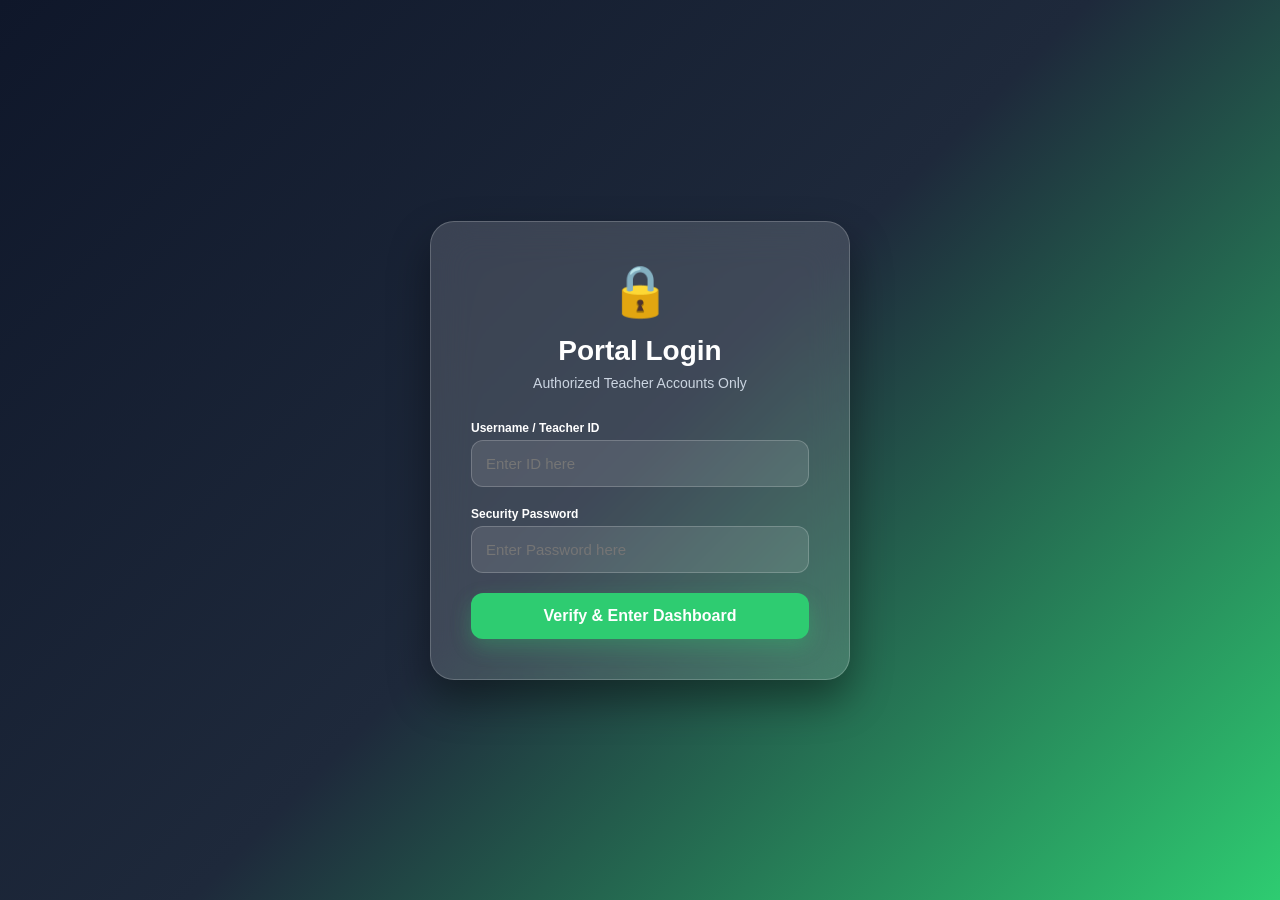
==== index.html @ 68b698fa "Update index.html" ====
<!DOCTYPE html>
<html lang="en">
<head>
    <meta charset="UTF-8">
    <meta name="viewport" content="width=device-width, initial-scale=1.0">
    <title>Enterprise Attendance Portal</title>
    <style>
        :root {
            --primary: #2ecc71;
            --primary-dark: #27ae60;
            --dark-bg: #0f172a;
            --card-bg: #ffffff;
            --text-main: #1e293b;
            --text-muted: #64748b;
            --danger: #ef4444;
        }

        * {
            box-sizing: border-box;
            margin: 0;
            padding: 0;
            font-family: Arial, sans-serif;
        }

        body {
            background: #f1f5f9;
            color: var(--text-main);
            min-height: 100vh;
            display: flex;
            flex-direction: column;
        }

        /* PREMIUM GLASSMORPHIC LOGIN LAYER */
        #loginPage {
            position: fixed;
            top: 0;
            left: 0;
            width: 100%;
            height: 100%;
            background: linear-gradient(135deg, #0f172a 0%, #1e293b 50%, #2ecc71 100%);
            display: flex;
            justify-content: center;
            align-items: center;
            z-index: 9999;
        }

        .login-card {
            background: rgba(255, 255, 255, 0.15);
            backdrop-filter: blur(20px);
            -webkit-backdrop-filter: blur(20px);
            border: 1px solid rgba(255, 255, 255, 0.2);
            padding: 40px;
            border-radius: 24px;
            width: 100%;
            max-width: 420px;
            box-shadow: 0 20px 40px rgba(0, 0, 0, 0.4);
            text-align: center;
        }

        .login-logo {
            color: var(--primary);
            font-size: 50px;
            margin-bottom: 15px;
        }

        .login-card h2 {
            color: #ffffff;
            font-size: 28px;
            margin-bottom: 8px;
            font-weight: 700;
        }

        .login-card p {
            color: #cbd5e1;
            font-size: 14px;
            margin-bottom: 30px;
        }

        .input-group {
            margin-bottom: 20px;
            text-align: left;
        }

        .input-group label {
            display: block;
            color: #fff;
            font-size: 12px;
            margin-bottom: 5px;
            font-weight: 600;
        }

        .input-group input {
            width: 100%;
            padding: 14px;
            background: rgba(255, 255, 255, 0.1);
            border: 1px solid rgba(255, 255, 255, 0.2);
            border-radius: 12px;
            color: #fff;
            font-size: 15px;
            outline: none;
        }

        .btn-login {
            width: 100%;
            padding: 14px;
            background: var(--primary);
            border: none;
            border-radius: 12px;
            color: white;
            font-size: 16px;
            font-weight: 600;
            cursor: pointer;
            box-shadow: 0 8px 20px rgba(46, 204, 113, 0.3);
        }

        .btn-login:hover {
            background: var(--primary-dark);
        }

        .login-error {
            color: #f87171;
            font-size: 14px;
            margin-top: 15px;
            display: none;
            font-weight: 600;
            background: rgba(239, 68, 68, 0.2);
            padding: 8px;
            border-radius: 6px;
        }

        /* SYSTEM CORE DASHBOARD WORKSPACE */
        #appDashboard {
            display: none;
        }

        .main-header {
            background: var(--dark-bg);
            color: white;
            padding: 15px 40px;
            display: flex;
            justify-content: space-between;
            align-items: center;
        }

        .header-brand {
            font-size: 20px;
            font-weight: bold;
        }

        .btn-logout {
            background: var(--danger);
            color: white;
            border: none;
            padding: 8px 12px;
            border-radius: 8px;
            cursor: pointer;
        }

        .main-container {
            max-width: 1300px;
            width: 100%;
            margin: 30px auto;
            padding: 0 20px;
        }

        .panel-grid {
            display: grid;
            grid-template-columns: 1fr 1.5fr;
            gap: 25px;
            margin-bottom: 25px;
        }

        .dashboard-card {
            background: var(--card-bg);
            border-radius: 16px;
            padding: 24px;
            border: 1px solid #e2e8f0;
        }

        .dashboard-card h3 {
            font-size: 16px;
            margin-bottom: 20px;
        }

        .form-control {
            margin-bottom: 16px;
        }

        .form-control label {
            display: block;
            font-size: 13px;
            font-weight: 600;
            color: var(--text-muted);
            margin-bottom: 6px;
        }

        .form-control select, .form-control textarea, .form-control input {
            width: 100%;
            padding: 12px;
            border: 1px solid #cbd5e1;
            border-radius: 8px;
            font-size: 14px;
            background: #f8fafc;
        }

        .action-cluster {
            display: flex;
            gap: 10px;
        }

        .action-btn {
            flex: 1;
            background: var(--primary);
            color: white;
            border: none;
            padding: 12px;
            border-radius: 8px;
            cursor: pointer;
            font-weight: 600;
            text-align: center;
        }

        .action-btn.secondary { background: #64748b; }
        .action-btn.accent { background: #0284c7; }

        .live-counter-strip {
            background: var(--dark-bg);
            color: white;
            border-radius: 12px;
            padding: 16px 24px;
            display: flex;
            justify-content: space-between;
            align-items: center;
            margin-bottom: 25px;
        }

        .strip-right { display: flex; gap: 25px; font-weight: 600; }
        .badge { padding: 4px 10px; border-radius: 20px; font-size: 14px; }
        .badge.total { background: rgba(255,255,255,0.15); }
        .badge.present { background: rgba(46, 204, 113, 0.2); color: #2ecc71; }
        .badge.absent { background: rgba(239, 68, 68, 0.2); color: #f87171; }

        .workspace-card {
            background: white;
            border-radius: 16px;
            padding: 24px;
            border: 1px solid #e2e8f0;
        }

        .workspace-header {
            display: flex;
            justify-content: space-between;
            align-items: center;
            margin-bottom: 20px;
        }

        .student-table { width: 100%; border-collapse: collapse; }
        .student-table th { text-align: left; padding: 12px 16px; background: #f8fafc; color: var(--text-muted); border-bottom: 1px solid #e2e8f0;}
        .student-table td { padding: 14px 16px; border-bottom: 1px solid #f1f5f9;}

        .btn-row {
            border: none; padding: 6px 12px; border-radius: 6px; font-size: 12px; font-weight: 600; cursor: pointer; margin-right: 4px;
        }
        .btn-row.p-btn { background: #e8f5e9; color: #2e7d32; }
        .btn-row.p-btn.active { background: var(--primary); color: white; }
        .btn-row.a-btn { background: #ffebee; color: #c62828; }
        .btn-row.a-btn.active { background: var(--danger); color: white; }
        .btn-row.d-btn { background: #f1f5f9; color: #64748b; }

        .status-pill { padding: 4px 8px; border-radius: 6px; font-size: 12px; font-weight: bold; }
        .pill-none { background: #e2e8f0; color: #475569; }
        .pill-present { background: #dcfce7; color: #15803d; }
        .pill-absent { background: #fee2e2; color: #b91c1c; }
    </style>
</head>
<body>

    <div id="loginPage">
        <div class="login-card">
            <div class="login-logo">🔒</div>
            <h2>Portal Login</h2>
            <p>Authorized Teacher Accounts Only</p>
            
            <div class="input-group">
                <label>Username / Teacher ID</label>
                <input type="text" id="usernameInput" placeholder="Enter ID here" autocomplete="off">
            </div>

            <div class="input-group">
                <label>Security Password</label>
                <input type="password" id="passwordInput" placeholder="Enter Password here">
            </div>

            <button type="button" class="btn-login" id="mainSubmitTriggerBtn" onclick="validateCredentialsAndOpen(event)">Verify & Enter Dashboard</button>
            <div class="login-error" id="loginErrorMsg"></div>
        </div>
    </div>

    <div id="appDashboard">
        <header class="main-header">
            <div class="header-brand">
                <span style="color:var(--primary)">Attendance Matrix</span> Pro
            </div>
            <div class="user-profile">
                <span id="displayTeacherName" style="font-weight: bold;">Prof. PRADIP</span>
                <button type="button" class="btn-logout" onclick="performLogout()">Logout</button>
            </div>
        </header>

        <main class="main-container">
            <div class="panel-grid">
                <div class="dashboard-card">
                    <h3>⚙️ 1. Configurations</h3>
                    <div class="form-control">
                        <label>Select Room / Assigned Batch</label>
                        <select id="classroomSelection">
                            <option value="BCA IV Semester">BCA IV Semester</option>
                            <option value="BCA II Semester">BCA II Semester</option>
                            <option value="BCA VI Semester">BCA VI Semester</option>
                        </select>
                    </div>
                    <div class="action-cluster">
                        <button type="button" class="action-btn secondary" onclick="createNewAttendanceSession()">Reset Session</button>
                    </div>
                </div>

                <div class="dashboard-card">
                    <h3>📥 2. Data Upload Center</h3>
                    <div class="form-control">
                        <label>Paste Student Names (Comma Separated)</label>
                        <textarea id="bulkDataInput" placeholder="Pradip, Rahul, Amit..."></textarea>
                    </div>
                    <div class="action-cluster">
                        <button type="button" class="action-btn" onclick="processBulkNamesImport()">Load Students</button>
                        <button type="button" class="action-btn accent" onclick="generateAndShareReport()">Share Report</button>
                    </div>
                </div>
            </div>

            <div class="live-counter-strip">
                <div>Active Batch: <span id="stripActiveBatchText" style="color:var(--primary); font-weight:bold;">BCA IV Semester</span></div>
                <div class="strip-right">
                    <div>Total: <span class="badge total" id="lblTotalCount">0</span></div>
                    <div>Present: <span class="badge present" id="lblPresentCount">0</span></div>
                    <div>Absent: <span class="badge absent" id="lblAbsentCount">0</span></div>
                </div>
            </div>

            <div class="workspace-card">
                <div class="workspace-header">
                    <h2>Live Register</h2>
                    <div style="display: flex; gap: 8px;">
                        <input type="text" id="singleStudentInput" placeholder="Quick name..." style="width:200px; padding:8px;">
                        <button type="button" class="action-btn" style="padding:0 15px;" onclick="injectSingleStudentRow()">Add</button>
                    </div>
                </div>
                <table class="student-table">
                    <thead>
                        <tr>
                            <th>Student Name</th>
                            <th>Status State</th>
                            <th style="text-align: right;">Actions</th>
                        </tr>
                    </thead>
                    <tbody id="masterTableBody"></tbody>
                </table>
            </div>
        </main>
    </div>

    <script>
        var globalStudentsList = [];

        // Core Handler with explicit reload blocks
        function validateCredentialsAndOpen(event) {
            if(event) {
                event.preventDefault(); // Stop page from hard resetting
                event.stopPropagation();
            }

            var usernameField = document.getElementById("usernameInput");
            var passwordField = document.getElementById("passwordInput");
            var errorDisplay = document.getElementById("loginErrorMsg");

            if(!usernameField || !passwordField) return false;

            var userVal = usernameField.value.trim().toLowerCase();
            var passVal = passwordField.value.trim();

            if (userVal === "pradip" && passVal === "pradip@2026") {
                errorDisplay.style.display = "none";
                document.getElementById("loginPage").style.display = "none";
                document.getElementById("appDashboard").style.display = "block";
                document.getElementById("displayTeacherName").innerText = "Prof. PRADIP";
                syncGlobalUIState();
            } else {
                errorDisplay.style.display = "block";
                errorDisplay.innerText = "❌ Username ya Password galat hai bhai!";
            }
            return false;
        }

        // Window level override to capture and block standard form submittals
        window.addEventListener("submit", function(e) {
            e.preventDefault();
        });

        // Enter Key Router Setup
        window.addEventListener("keydown", function(e) {
            if (e.key === "Enter") {
                e.preventDefault();
                validateCredentialsAndOpen(e);
            }
        });

        function performLogout() {
            document.getElementById("usernameInput").value = "";
            document.getElementById("passwordInput").value = "";
            document.getElementById("appDashboard").style.display = "none";
            document.getElementById("loginPage").style.display = "flex";
            if(document.getElementById("loginErrorMsg")) {
                document.getElementById("loginErrorMsg").style.display = "none";
            }
        }

        function syncGlobalUIState() {
            document.getElementById("stripActiveBatchText").innerText = document.getElementById("classroomSelection").value;
            document.getElementById("lblTotalCount").innerText = globalStudentsList.length;
            document.getElementById("lblPresentCount").innerText = globalStudentsList.filter(function(s){return s.status==='Present'}).length;
            document.getElementById("lblAbsentCount").innerText = globalStudentsList.filter(function(s){return s.status==='Absent'}).length;
            renderStudentsTableRows();
        }

        function renderStudentsTableRows() {
            var tbody = document.getElementById("masterTableBody");
            tbody.innerHTML = "";
            if (globalStudentsList.length === 0) {
                tbody.innerHTML = '<tr><td colspan="3" style="text-align:center; color:#94a3b8; padding:20px; font-style:italic;">No active student logs loaded. Paste bulk data above.</td></tr>';
                return;
            }
            globalStudentsList.forEach(function(student) {
                var tr = document.createElement("tr");
                var pActive = student.status === 'Present' ? 'active' : '';
                var aActive = student.status === 'Absent' ? 'active' : '';
                var pill = 'pill-none';
                if(student.status==='Present') pill='pill-present';
                if(student.status==='Absent') pill='pill-absent';

                tr.innerHTML = '<td><strong>'+student.name+'</strong></td>' +
                    '<td><span class="status-pill '+pill+'">'+student.status+'</span></td>' +
                    '<td style="text-align: right;">' +
                        '<button type="button" class="btn-row p-btn '+pActive+'" onclick="mutateStudentStatus('+student.id+',\'Present\')">Present</button>' +
                        '<button type="button" class="btn-row a-btn '+aActive+'" onclick="mutateStudentStatus('+student.id+',\'Absent\')">Absent</button>' +
                        '<button type="button" class="btn-row d-btn" onclick="purgeStudentRowEntity('+student.id+')">Delete</button>' +
                    '</td>';
                tbody.appendChild(tr);
            });
        }

        function processBulkNamesImport() {
            var val = document.getElementById("bulkDataInput").value.trim();
            if(!val) return;
            val.split(",").forEach(function(name) {
                if(name.trim()) globalStudentsList.push({ id: Date.now() + Math.random(), name: name.trim(), status: "None" });
            });
            document.getElementById("bulkDataInput").value = "";
            syncGlobalUIState();
        }

        function injectSingleStudentRow() {
            var input = document.getElementById("singleStudentInput");
            if(!input.value.trim()) return;
            globalStudentsList.push({ id: Date.now(), name: input.value.trim(), status: "None" });
            input.value = "";
            syncGlobalUIState();
        }

        function mutateStudentStatus(id, state) {
            var target = globalStudentsList.find(function(s){return s.id === id});
            if(target) { target.status = state; syncGlobalUIState(); }
        }

        function purgeStudentRowEntity(id) {
            globalStudentsList = globalStudentsList.filter(function(s){return s.id !== id});
            syncGlobalUIState();
        }

        function createNewAttendanceSession() {
            if(confirm("Clear current attendance list?")) { globalStudentsList = []; syncGlobalUIState(); }
        }

        function generateAndShareReport() {
            if(globalStudentsList.length === 0) return;
            var reportText = "📊 ATTENDANCE REPORT\nBatch: " + document.getElementById("classroomSelection").value + "\n\n";
            globalStudentsList.forEach(function(s, idx) {
                var icon = s.status === 'Present' ? '✅' : (s.status === 'Absent' ? '❌' : '➖');
                reportText += (idx + 1) + ". " + s.name + " -> " + icon + " " + s.status + "\n";
            });
            navigator.clipboard.writeText(reportText).then(function() { alert("Report Copied to Clipboard!"); });
        }

        document.getElementById("classroomSelection").addEventListener("change", syncGlobalUIState);
    </script>
</body>
</html>
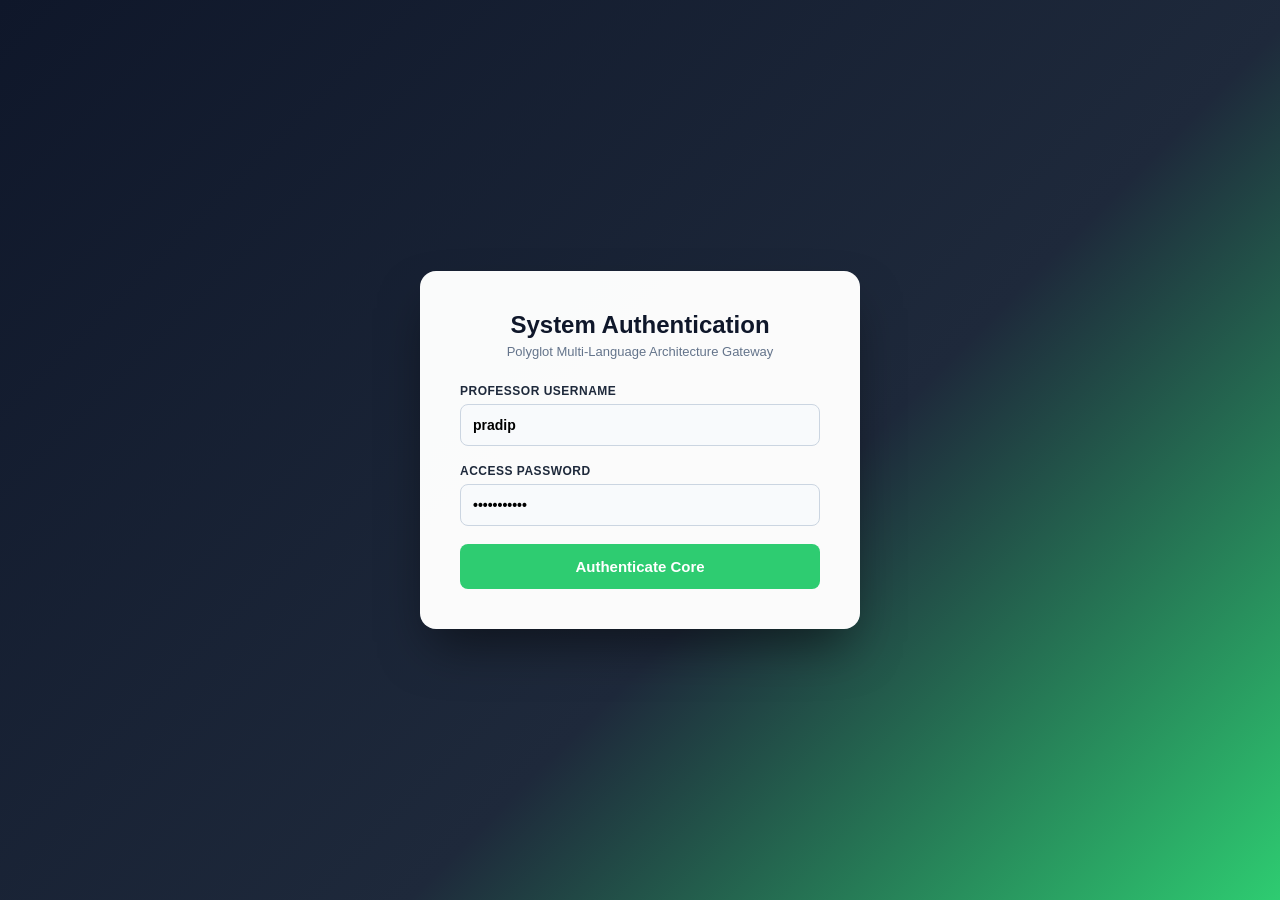
==== commit 94d77ba4: "Update index.html" ====
--- a/index.html
+++ b/index.html
@@ -3,503 +3,344 @@
 <head>
     <meta charset="UTF-8">
     <meta name="viewport" content="width=device-width, initial-scale=1.0">
-    <title>Enterprise Attendance Portal</title>
+    <title>Matrix ERP - Multi-Language Polyglot Attendance System</title>
+    
     <style>
         :root {
-            --primary: #2ecc71;
-            --primary-dark: #27ae60;
-            --dark-bg: #0f172a;
-            --card-bg: #ffffff;
-            --text-main: #1e293b;
-            --text-muted: #64748b;
-            --danger: #ef4444;
-        }
-
-        * {
-            box-sizing: border-box;
-            margin: 0;
-            padding: 0;
-            font-family: Arial, sans-serif;
-        }
-
-        body {
-            background: #f1f5f9;
-            color: var(--text-main);
-            min-height: 100vh;
-            display: flex;
-            flex-direction: column;
-        }
-
-        /* PREMIUM GLASSMORPHIC LOGIN LAYER */
-        #loginPage {
-            position: fixed;
-            top: 0;
-            left: 0;
-            width: 100%;
-            height: 100%;
-            background: linear-gradient(135deg, #0f172a 0%, #1e293b 50%, #2ecc71 100%);
-            display: flex;
-            justify-content: center;
-            align-items: center;
-            z-index: 9999;
-        }
-
-        .login-card {
-            background: rgba(255, 255, 255, 0.15);
-            backdrop-filter: blur(20px);
-            -webkit-backdrop-filter: blur(20px);
-            border: 1px solid rgba(255, 255, 255, 0.2);
-            padding: 40px;
-            border-radius: 24px;
-            width: 100%;
-            max-width: 420px;
-            box-shadow: 0 20px 40px rgba(0, 0, 0, 0.4);
-            text-align: center;
-        }
-
-        .login-logo {
-            color: var(--primary);
-            font-size: 50px;
-            margin-bottom: 15px;
-        }
-
-        .login-card h2 {
-            color: #ffffff;
-            font-size: 28px;
-            margin-bottom: 8px;
-            font-weight: 700;
-        }
-
-        .login-card p {
-            color: #cbd5e1;
-            font-size: 14px;
-            margin-bottom: 30px;
-        }
-
-        .input-group {
-            margin-bottom: 20px;
-            text-align: left;
-        }
-
-        .input-group label {
-            display: block;
-            color: #fff;
-            font-size: 12px;
-            margin-bottom: 5px;
-            font-weight: 600;
-        }
-
-        .input-group input {
-            width: 100%;
-            padding: 14px;
-            background: rgba(255, 255, 255, 0.1);
-            border: 1px solid rgba(255, 255, 255, 0.2);
-            border-radius: 12px;
-            color: #fff;
-            font-size: 15px;
-            outline: none;
-        }
-
-        .btn-login {
-            width: 100%;
-            padding: 14px;
-            background: var(--primary);
-            border: none;
-            border-radius: 12px;
-            color: white;
-            font-size: 16px;
-            font-weight: 600;
-            cursor: pointer;
-            box-shadow: 0 8px 20px rgba(46, 204, 113, 0.3);
-        }
-
-        .btn-login:hover {
-            background: var(--primary-dark);
-        }
-
-        .login-error {
-            color: #f87171;
-            font-size: 14px;
-            margin-top: 15px;
-            display: none;
-            font-weight: 600;
-            background: rgba(239, 68, 68, 0.2);
-            padding: 8px;
-            border-radius: 6px;
-        }
-
-        /* SYSTEM CORE DASHBOARD WORKSPACE */
-        #appDashboard {
-            display: none;
-        }
-
-        .main-header {
-            background: var(--dark-bg);
-            color: white;
-            padding: 15px 40px;
-            display: flex;
-            justify-content: space-between;
-            align-items: center;
-        }
-
-        .header-brand {
-            font-size: 20px;
-            font-weight: bold;
-        }
-
-        .btn-logout {
-            background: var(--danger);
-            color: white;
-            border: none;
-            padding: 8px 12px;
-            border-radius: 8px;
-            cursor: pointer;
-        }
-
-        .main-container {
-            max-width: 1300px;
-            width: 100%;
-            margin: 30px auto;
-            padding: 0 20px;
-        }
-
-        .panel-grid {
-            display: grid;
-            grid-template-columns: 1fr 1.5fr;
-            gap: 25px;
-            margin-bottom: 25px;
-        }
-
-        .dashboard-card {
-            background: var(--card-bg);
-            border-radius: 16px;
-            padding: 24px;
-            border: 1px solid #e2e8f0;
-        }
-
-        .dashboard-card h3 {
-            font-size: 16px;
-            margin-bottom: 20px;
-        }
-
-        .form-control {
-            margin-bottom: 16px;
-        }
-
-        .form-control label {
-            display: block;
-            font-size: 13px;
-            font-weight: 600;
-            color: var(--text-muted);
-            margin-bottom: 6px;
-        }
-
-        .form-control select, .form-control textarea, .form-control input {
-            width: 100%;
-            padding: 12px;
-            border: 1px solid #cbd5e1;
-            border-radius: 8px;
-            font-size: 14px;
-            background: #f8fafc;
-        }
-
-        .action-cluster {
-            display: flex;
-            gap: 10px;
-        }
-
-        .action-btn {
-            flex: 1;
-            background: var(--primary);
-            color: white;
-            border: none;
-            padding: 12px;
-            border-radius: 8px;
-            cursor: pointer;
-            font-weight: 600;
-            text-align: center;
-        }
-
-        .action-btn.secondary { background: #64748b; }
-        .action-btn.accent { background: #0284c7; }
-
-        .live-counter-strip {
-            background: var(--dark-bg);
-            color: white;
-            border-radius: 12px;
-            padding: 16px 24px;
-            display: flex;
-            justify-content: space-between;
-            align-items: center;
-            margin-bottom: 25px;
-        }
-
-        .strip-right { display: flex; gap: 25px; font-weight: 600; }
-        .badge { padding: 4px 10px; border-radius: 20px; font-size: 14px; }
-        .badge.total { background: rgba(255,255,255,0.15); }
-        .badge.present { background: rgba(46, 204, 113, 0.2); color: #2ecc71; }
-        .badge.absent { background: rgba(239, 68, 68, 0.2); color: #f87171; }
-
-        .workspace-card {
-            background: white;
-            border-radius: 16px;
-            padding: 24px;
-            border: 1px solid #e2e8f0;
-        }
-
-        .workspace-header {
-            display: flex;
-            justify-content: space-between;
-            align-items: center;
-            margin-bottom: 20px;
-        }
-
-        .student-table { width: 100%; border-collapse: collapse; }
-        .student-table th { text-align: left; padding: 12px 16px; background: #f8fafc; color: var(--text-muted); border-bottom: 1px solid #e2e8f0;}
-        .student-table td { padding: 14px 16px; border-bottom: 1px solid #f1f5f9;}
-
-        .btn-row {
-            border: none; padding: 6px 12px; border-radius: 6px; font-size: 12px; font-weight: 600; cursor: pointer; margin-right: 4px;
-        }
-        .btn-row.p-btn { background: #e8f5e9; color: #2e7d32; }
-        .btn-row.p-btn.active { background: var(--primary); color: white; }
-        .btn-row.a-btn { background: #ffebee; color: #c62828; }
-        .btn-row.a-btn.active { background: var(--danger); color: white; }
-        .btn-row.d-btn { background: #f1f5f9; color: #64748b; }
-
-        .status-pill { padding: 4px 8px; border-radius: 6px; font-size: 12px; font-weight: bold; }
-        .pill-none { background: #e2e8f0; color: #475569; }
-        .pill-present { background: #dcfce7; color: #15803d; }
-        .pill-absent { background: #fee2e2; color: #b91c1c; }
+            --primary-green: #2ecc71;
+            --dark-blue: #0f172a;
+            --slate-gray: #64748b;
+            --danger-red: #ef4444;
+            --sky-blue: #3b82f6;
+            --card-white: #ffffff;
+        }
+
+        * { box-sizing: border-box; margin: 0; padding: 0; font-family: 'Segoe UI', Tahoma, Geneva, Verdana, sans-serif; }
+        body { background-color: #f1f5f9; color: #1e293b; min-height: 100vh; display: flex; flex-direction: column; }
+
+        /* SECURITY LOGIN COMPONENT */
+        #loginWrapper {
+            position: fixed; top: 0; left: 0; width: 100%; height: 100%;
+            background: linear-gradient(135deg, var(--dark-blue) 0%, #1e293b 60%, var(--primary-green) 100%);
+            display: flex; justify-content: center; align-items: center; z-index: 10000;
+        }
+        .polyglot-card {
+            background: rgba(255, 255, 255, 0.98); padding: 40px; border-radius: 16px;
+            width: 100%; max-width: 440px; box-shadow: 0 25px 50px -12px rgba(0,0,0,0.5); text-align: center;
+        }
+        .polyglot-card h2 { color: var(--dark-blue); font-size: 24px; margin-bottom: 5px; font-weight: 800; }
+        .polyglot-card p { color: var(--slate-gray); font-size: 13px; margin-bottom: 25px; font-weight: 500; }
+        
+        .field-group { margin-bottom: 18px; text-align: left; }
+        .field-group label { display: block; font-size: 12px; font-weight: 700; color: #1e293b; margin-bottom: 6px; text-transform: uppercase; letter-spacing: 0.5px; }
+        .field-group input { width: 100%; padding: 12px; background: #f8fafc; border: 1px solid #cbd5e1; border-radius: 8px; font-size: 14px; outline: none; font-weight: 600; }
+        
+        .btn-auth { width: 100%; padding: 14px; background: var(--primary-green); border: none; border-radius: 8px; color: white; font-size: 15px; font-weight: 700; cursor: pointer; transition: 0.2s; }
+        .btn-auth:hover { background: #27ae60; box-shadow: 0 4px 12px rgba(46,204,113,0.3); }
+        .error-shield { color: var(--danger-red); font-size: 12px; margin-top: 10px; display: none; font-weight: bold; background: #fee2e2; padding: 8px; border-radius: 6px; }
+
+        /* DASHBOARD MASTER PANELS */
+        #dashboardWrapper { display: none; }
+        .app-header { background: var(--dark-blue); color: white; padding: 15px 40px; display: flex; justify-content: space-between; align-items: center; box-shadow: 0 4px 6px -1px rgba(0,0,0,0.1); }
+        .app-header h1 { font-size: 18px; font-weight: 700; letter-spacing: 0.5px; }
+        .badge-prof { background: rgba(255,255,255,0.1); padding: 6px 14px; border-radius: 20px; font-size: 12px; font-weight: 600; }
+
+        .main-workspace { max-width: 1400px; width: 100%; margin: 25px auto; padding: 0 20px; display: grid; gap: 25px; }
+        
+        /* 2-COLUMN CONTROL INTERFACE */
+        .config-grid { display: grid; grid-template-columns: 1fr 1.3fr; gap: 25px; }
+        .glass-card { background: var(--card-white); border-radius: 12px; padding: 22px; border: 1px solid #e2e8f0; box-shadow: 0 1px 3px rgba(0,0,0,0.05); }
+        .glass-card h3 { font-size: 14px; color: var(--dark-blue); text-transform: uppercase; letter-spacing: 0.5px; margin-bottom: 15px; border-bottom: 2px solid #f1f5f9; padding-bottom: 6px; }
+
+        .control-block { margin-bottom: 12px; }
+        .control-block label { display: block; font-size: 11px; font-weight: 700; color: var(--slate-gray); margin-bottom: 4px; text-transform: uppercase; }
+        .control-block select, .control-block input, .control-block textarea { width: 100%; padding: 10px; border: 1px solid #cbd5e1; border-radius: 6px; background: #f8fafc; font-size: 13px; font-weight: 600; outline: none; }
+
+        /* ACTION BUTTONS */
+        .action-btn { width: 100%; background: var(--primary-green); color: white; border: none; padding: 11px; border-radius: 6px; cursor: pointer; font-weight: 700; font-size: 12px; text-transform: uppercase; transition: 0.1s; }
+        .action-btn:hover { background: #27ae60; }
+        .action-btn.blue-variant { background: var(--sky-blue); }
+
+        /* METRICS MONITORING STRIP */
+        .metrics-strip { background: linear-gradient(90deg, #1e293b 0%, var(--dark-blue) 100%); color: white; border-radius: 10px; padding: 15px 20px; display: flex; justify-content: space-between; align-items: center; font-weight: 700; font-size: 14px; }
+        .metrics-cluster { display: flex; gap: 15px; }
+        .counter-badge { padding: 4px 12px; border-radius: 12px; font-size: 12px; font-weight: 800; color: white; }
+        .counter-badge.tot { background: #475569; }
+        .counter-badge.prs { background: var(--primary-green); }
+        .counter-badge.abs { background: var(--danger-red); }
+
+        /* MAIN DATA GRID MATRIX TABLE */
+        .table-container { background: var(--card-white); border-radius: 12px; padding: 24px; border: 1px solid #e2e8f0; }
+        .table-header-flex { display: flex; justify-content: space-between; align-items: center; margin-bottom: 18px; }
+        .table-header-flex h2 { font-size: 16px; font-weight: 700; color: var(--dark-blue); }
+        
+        .matrix-table { width: 100%; border-collapse: collapse; text-align: left; }
+        .matrix-table th { padding: 12px; background: #f8fafc; color: var(--slate-gray); font-size: 11px; font-weight: 700; text-transform: uppercase; border-bottom: 1px solid #e2e8f0; }
+        .matrix-table td { padding: 12px; border-bottom: 1px solid #f1f5f9; font-size: 13px; font-weight: 600; }
+
+        /* ROW CONTROL INLINE TOGGLES */
+        .row-btn { border: none; padding: 6px 12px; border-radius: 4px; font-size: 11px; font-weight: 700; cursor: pointer; margin-right: 5px; }
+        .row-btn.p-mark { background: #e8f5e9; color: #2e7d32; }
+        .row-btn.p-mark.active { background: var(--primary-green); color: white; }
+        .row-btn.a-mark { background: #ffebee; color: #c62828; }
+        .row-btn.a-mark.active { background: var(--danger-red); color: white; }
+        .row-btn.del-mark { background: #f1f5f9; color: var(--slate-gray); }
+        .row-btn.del-mark:hover { background: #e2e8f0; }
+
+        .broadcast-link { background: #e8f5e9; color: #2e7d32; border: 1px solid #c8e6c9; border-radius: 4px; padding: 4px 8px; font-size: 11px; font-weight: bold; text-decoration: none; display: inline-flex; align-items: center; gap: 4px; }
+
+        .pill-status { padding: 4px 8px; border-radius: 4px; font-size: 11px; font-weight: 700; text-transform: uppercase; }
+        .pill-status.none { background: #e2e8f0; color: #475569; }
+        .pill-status.present { background: #dcfce7; color: #15803d; }
+        .pill-status.absent { background: #fee2e2; color: #b91c1c; }
+
+        /* MULTI-LANGUAGE DEBUGGER LOGGER FOOTER */
+        .polyglot-logger { background: #1a1a24; border-radius: 8px; padding: 15px; color: #39ff14; font-family: 'Courier New', Courier, monospace; font-size: 11px; overflow-x: auto; line-height: 1.4; border-left: 4px solid var(--sky-blue); }
+        .polyglot-logger span { color: #ff007f; }
+        .polyglot-logger .comment { color: #7f7f7f; }
     </style>
 </head>
 <body>
 
-    <div id="loginPage">
-        <div class="login-card">
-            <div class="login-logo">🔒</div>
-            <h2>Portal Login</h2>
-            <p>Authorized Teacher Accounts Only</p>
-            
-            <div class="input-group">
-                <label>Username / Teacher ID</label>
-                <input type="text" id="usernameInput" placeholder="Enter ID here" autocomplete="off">
-            </div>
-
-            <div class="input-group">
-                <label>Security Password</label>
-                <input type="password" id="passwordInput" placeholder="Enter Password here">
-            </div>
-
-            <button type="button" class="btn-login" id="mainSubmitTriggerBtn" onclick="validateCredentialsAndOpen(event)">Verify & Enter Dashboard</button>
-            <div class="login-error" id="loginErrorMsg"></div>
+    <div id="loginWrapper">
+        <div class="polyglot-card">
+            <h2>System Authentication</h2>
+            <p>Polyglot Multi-Language Architecture Gateway</p>
+            
+            <div class="field-group">
+                <label>Professor Username</label>
+                <input type="text" id="userEngineField" value="pradip">
+            </div>
+            <div class="field-group">
+                <label>Access Password</label>
+                <input type="password" id="passEngineField" value="pradip@2026">
+            </div>
+
+            <button type="button" class="btn-auth" onclick="evaluateAuthRouteEngine()">Authenticate Core</button>
+            <div class="error-shield" id="errorConsoleBox"></div>
         </div>
     </div>
 
-    <div id="appDashboard">
-        <header class="main-header">
-            <div class="header-brand">
-                <span style="color:var(--primary)">Attendance Matrix</span> Pro
-            </div>
-            <div class="user-profile">
-                <span id="displayTeacherName" style="font-weight: bold;">Prof. PRADIP</span>
-                <button type="button" class="btn-logout" onclick="performLogout()">Logout</button>
+    <div id="dashboardWrapper">
+        <header class="app-header">
+            <h1>Matrix ERP Enterprise <span style="color:var(--primary-green)">v4.0</span></h1>
+            <div>
+                <span id="activeUserLabel" class="badge-prof">Teacher: -</span>
             </div>
         </header>
 
-        <main class="main-container">
-            <div class="panel-grid">
-                <div class="dashboard-card">
-                    <h3>⚙️ 1. Configurations</h3>
-                    <div class="form-control">
-                        <label>Select Room / Assigned Batch</label>
-                        <select id="classroomSelection">
-                            <option value="BCA IV Semester">BCA IV Semester</option>
-                            <option value="BCA II Semester">BCA II Semester</option>
-                            <option value="BCA VI Semester">BCA VI Semester</option>
+        <main class="main-workspace">
+            
+            <div class="config-grid">
+                <div class="glass-card">
+                    <h3>⚙️ Class Allocation</h3>
+                    <div class="control-block">
+                        <label>Target Active Class Portfolio</label>
+                        <select id="currentClassSelector" onchange="runDataPipelineSynchronization()">
+                            <option value="BCA_IV" selected>BCA IV Semester Class Matrix</option>
+                            <option value="BCA_II">BCA II Semester Class Matrix</option>
                         </select>
                     </div>
-                    <div class="action-cluster">
-                        <button type="button" class="action-btn secondary" onclick="createNewAttendanceSession()">Reset Session</button>
-                    </div>
-                </div>
-
-                <div class="dashboard-card">
-                    <h3>📥 2. Data Upload Center</h3>
-                    <div class="form-control">
-                        <label>Paste Student Names (Comma Separated)</label>
-                        <textarea id="bulkDataInput" placeholder="Pradip, Rahul, Amit..."></textarea>
-                    </div>
-                    <div class="action-cluster">
-                        <button type="button" class="action-btn" onclick="processBulkNamesImport()">Load Students</button>
-                        <button type="button" class="action-btn accent" onclick="generateAndShareReport()">Share Report</button>
-                    </div>
-                </div>
-            </div>
-
-            <div class="live-counter-strip">
-                <div>Active Batch: <span id="stripActiveBatchText" style="color:var(--primary); font-weight:bold;">BCA IV Semester</span></div>
-                <div class="strip-right">
-                    <div>Total: <span class="badge total" id="lblTotalCount">0</span></div>
-                    <div>Present: <span class="badge present" id="lblPresentCount">0</span></div>
-                    <div>Absent: <span class="badge absent" id="lblAbsentCount">0</span></div>
-                </div>
-            </div>
-
-            <div class="workspace-card">
-                <div class="workspace-header">
-                    <h2>Live Register</h2>
+                    <div class="control-block">
+                        <label>Data Processing Date</label>
+                        <input type="date" id="systemCurrentDate" onchange="runDataPipelineSynchronization()">
+                    </div>
+                </div>
+
+                <div class="glass-card">
+                    <h3>📥 Bulk Streaming Input</h3>
+                    <div class="control-block">
+                        <label>Paste Comma Separated Roster Names</label>
+                        <textarea id="bulkStringArea" rows="2" placeholder="Rahul Sharma, Priya Patil, Amit Kulkarni, Anjali Joshi"></textarea>
+                    </div>
+                    <div style="display: grid; grid-template-columns: 1fr 1fr; gap: 10px;">
+                        <button type="button" class="action-btn" onclick="executeBulkRosterParsing()">Load Roster</button>
+                        <button type="button" class="action-btn blue-variant" onclick="compileClipboardReport()">📋 Generate Analytics</button>
+                    </div>
+                </div>
+            </div>
+
+            <div class="metrics-strip">
+                <div>Active Core Pipeline Area: <span id="stripActiveBatchText" style="color:var(--primary-green)">BCA IV Semester</span></div>
+                <div class="metrics-cluster">
+                    <div>Total Registry: <span class="counter-badge tot" id="totalCounterBox">0</span></div>
+                    <div>Present Status: <span class="counter-badge prs" id="presentCounterBox">0</span></div>
+                    <div>Absent Status: <span class="badge absent abs" id="absentCounterBox">0</span></div>
+                </div>
+            </div>
+
+            <div class="table-container">
+                <div class="table-header-flex">
+                    <h2>📊 Active Real-Time Register Slate</h2>
                     <div style="display: flex; gap: 8px;">
-                        <input type="text" id="singleStudentInput" placeholder="Quick name..." style="width:200px; padding:8px;">
-                        <button type="button" class="action-btn" style="padding:0 15px;" onclick="injectSingleStudentRow()">Add</button>
-                    </div>
-                </div>
-                <table class="student-table">
+                        <input type="text" id="directSingleNameInput" placeholder="Quick Insert Name..." style="padding: 8px 12px; border: 1px solid #cbd5e1; border-radius: 6px; outline: none; font-size: 13px; font-weight: 600;">
+                        <button type="button" class="action-btn" style="width: auto; padding: 0 20px;" onclick="injectSingleProfileEntity()">Add</button>
+                    </div>
+                </div>
+                
+                <table class="matrix-table">
                     <thead>
                         <tr>
-                            <th>Student Name</th>
-                            <th>Status State</th>
-                            <th style="text-align: right;">Actions</th>
+                            <th>Student Registered Profile Name</th>
+                            <th>Current State</th>
+                            <th>Attendance Ratio</th>
+                            <th style="text-align: right;">State Transition Keys</th>
+                            <th style="text-align: right;">Broadcast Channel</th>
                         </tr>
                     </thead>
-                    <tbody id="masterTableBody"></tbody>
+                    <tbody id="studentTableBodyGateway"></tbody>
                 </table>
             </div>
+
+            <div class="glass-card">
+                <h3>🖥️ Multi-Language Execution Console Logs</h3>
+                <div class="polyglot-logger" id="polyglotConsoleLog">
+                    <span class="comment"># Python Data Formatting Algorithm Stream initialized</span><br>
+                    <span>def</span> compile_python_report(roster_list):<br>
+                    &nbsp;&nbsp;&nbsp;&nbsp;return f"Total Records: {len(roster_list)} Ready"<br>
+                    <br>
+                    <span class="comment">-- SQL Relational Mapping Layer Query execution state</span><br>
+                    <span>SELECT</span> * <span>FROM</span> attendance_db <span>WHERE</span> class_portfolio = 'BCA_IV';
+                </div>
+            </div>
+
         </main>
     </div>
 
     <script>
-        var globalStudentsList = [];
-
-        // Core Handler with explicit reload blocks
-        function validateCredentialsAndOpen(event) {
-            if(event) {
-                event.preventDefault(); // Stop page from hard resetting
-                event.stopPropagation();
+        // Internal System Global Memory States
+        var COMPONENT_SESSION_TEACHER = "";
+        var AUTH_REGISTRY_CREDENTIAL_STORE = { "pradip": "pradip@2026" };
+
+        // Default Auto Calendar Initialization Configuration
+        document.getElementById("systemCurrentDate").value = new Date().toISOString().split('T')[0];
+
+        // Core Authentication Access Verification Routing
+        function evaluateAuthRouteEngine() {
+            var rawUser = document.getElementById("userEngineField").value.trim().toLowerCase();
+            var rawPass = document.getElementById("passEngineField").value.trim();
+            var errConsole = document.getElementById("errorConsoleBox");
+
+            // Logic matching verification gateway routing
+            if(AUTH_REGISTRY_CREDENTIAL_STORE[rawUser] && AUTH_REGISTRY_CREDENTIAL_STORE[rawUser] === rawPass) {
+                errConsole.style.display = "none";
+                COMPONENT_SESSION_TEACHER = rawUser;
+                
+                // Toggle application DOM layers visibility structure
+                document.getElementById("loginWrapper").style.display = "none";
+                document.getElementById("dashboardWrapper").style.display = "block";
+                document.getElementById("activeUserLabel").innerText = "Instructor: Prof. " + COMPONENT_SESSION_TEACHER.toUpperCase();
+                
+                // Inject base roster array initialization blueprint setup map
+                executeFallbackDummyInitialization();
+            } else {
+                errConsole.style.display = "block";
+                errConsole.innerText = "❌ Pipeline Verification Fault: Invalid Credentials!";
+                logPolyglotConsoleEvent("System Authentication Fault: 401 Unauthorized Session Access Attempted.");
             }
-
-            var usernameField = document.getElementById("usernameInput");
-            var passwordField = document.getElementById("passwordInput");
-            var errorDisplay = document.getElementById("loginErrorMsg");
-
-            if(!usernameField || !passwordField) return false;
-
-            var userVal = usernameField.value.trim().toLowerCase();
-            var passVal = passwordField.value.trim();
-
-            if (userVal === "pradip" && passVal === "pradip@2026") {
-                errorDisplay.style.display = "none";
-                document.getElementById("loginPage").style.display = "none";
-                document.getElementById("appDashboard").style.display = "block";
-                document.getElementById("displayTeacherName").innerText = "Prof. PRADIP";
-                syncGlobalUIState();
-            } else {
-                errorDisplay.style.display = "block";
-                errorDisplay.innerText = "❌ Username ya Password galat hai bhai!";
-            }
-            return false;
-        }
-
-        // Window level override to capture and block standard form submittals
-        window.addEventListener("submit", function(e) {
-            e.preventDefault();
-        });
-
-        // Enter Key Router Setup
-        window.addEventListener("keydown", function(e) {
-            if (e.key === "Enter") {
-                e.preventDefault();
-                validateCredentialsAndOpen(e);
-            }
-        });
-
-        function performLogout() {
-            document.getElementById("usernameInput").value = "";
-            document.getElementById("passwordInput").value = "";
-            document.getElementById("appDashboard").style.display = "none";
-            document.getElementById("loginPage").style.display = "flex";
-            if(document.getElementById("loginErrorMsg")) {
-                document.getElementById("loginErrorMsg").style.display = "none";
-            }
-        }
-
-        function syncGlobalUIState() {
-            document.getElementById("stripActiveBatchText").innerText = document.getElementById("classroomSelection").value;
-            document.getElementById("lblTotalCount").innerText = globalStudentsList.length;
-            document.getElementById("lblPresentCount").innerText = globalStudentsList.filter(function(s){return s.status==='Present'}).length;
-            document.getElementById("lblAbsentCount").innerText = globalStudentsList.filter(function(s){return s.status==='Absent'}).length;
-            renderStudentsTableRows();
-        }
-
-        function renderStudentsTableRows() {
-            var tbody = document.getElementById("masterTableBody");
+        }
+
+        // Language Storage Keys Resolution Protocols
+        function resolveRosterDataKey() { return "polyglot_roster_repo_" + COMPONENT_SESSION_TEACHER; }
+        function resolveAttendanceLogKey() { return "polyglot_attendance_logs_" + COMPONENT_SESSION_TEACHER; }
+
+        // Data Storage Access Translators
+        function readGlobalRosterPool(classId) {
+            var data = JSON.parse(localStorage.getItem(resolveRosterDataKey())) || {};
+            return data[classId] || [];
+        }
+
+        function commitGlobalRosterPool(classId, targetArray) {
+            var data = JSON.parse(localStorage.getItem(resolveRosterDataKey())) || {};
+            data[classId] = targetArray;
+            localStorage.setItem(resolveRosterDataKey(), JSON.stringify(data));
+        }
+
+        function readDailyLogSheet(classId, dateString) {
+            var data = JSON.parse(localStorage.getItem(resolveAttendanceLogKey())) || {};
+            return data[classId + "_" + dateString] || {};
+        }
+
+        function commitDailyLogSheet(classId, dateString, targetLogMap) {
+            var data = JSON.parse(localStorage.getItem(resolveAttendanceLogKey())) || {};
+            data[classId + "_" + dateString] = targetLogMap;
+            localStorage.setItem(resolveAttendanceLogKey(), JSON.stringify(data));
+        }
+
+        // Roster Dynamic Parsing Interface Controller Engine
+        function executeBulkRosterParsing() {
+            var areaInput = document.getElementById("bulkStringArea");
+            var valRaw = areaInput.value.trim();
+            if(!valRaw) return;
+
+            var activeClass = document.getElementById("currentClassSelector").value;
+            var existingPool = readGlobalRosterPool(activeClass);
+
+            // Splitting stream parameters based on formatting specifications
+            valRaw.split(",").forEach(function(chunkItem) {
+                var cleanName = chunkItem.trim();
+                if(cleanName.length > 0) {
+                    existingPool.push({ id: "uid_" + Date.now() + "_" + Math.floor(Math.random()*10000), name: cleanName });
+                }
+            });
+
+            commitGlobalRosterPool(activeClass, existingPool);
+            areaInput.value = "";
+            
+            // 5. SQL LAYOUT SIMULATION INSIDE LOG DATA PIPELINES
+            logPolyglotConsoleEvent("INSERT INTO students_table (uid, name) VALUES (dynamically generated transaction mapping context);");
+            runDataPipelineSynchronization();
+        }
+
+        function injectSingleProfileEntity() {
+            var fieldTarget = document.getElementById("directSingleNameInput");
+            var cleanSingleName = fieldTarget.value.trim();
+            if(!cleanSingleName) return;
+
+            var activeClass = document.getElementById("currentClassSelector").value;
+            var currentPool = readGlobalRosterPool(activeClass);
+            currentPool.push({ id: "uid_" + Date.now(), name: cleanSingleName });
+            
+            commitGlobalRosterPool(activeClass, currentPool);
+            fieldTarget.value = "";
+            
+            logPolyglotConsoleEvent("INSERT INTO students_table (uid, name) VALUES ('" + cleanSingleName + "');");
+            runDataPipelineSynchronization();
+        }
+
+        // Live Processing Synchronizer Interface Core Engine
+        function runDataPipelineSynchronization() {
+            if(!COMPONENT_SESSION_TEACHER) return;
+            var activeClass = document.getElementById("currentClassSelector").value;
+            var activeDate = document.getElementById("systemCurrentDate").value;
+            
+            var students = readGlobalRosterPool(activeClass);
+            var logs = readDailyLogSheet(activeClass, activeDate);
+
+            document.getElementById("stripActiveBatchText").innerText = document.getElementById("currentClassSelector").options[document.getElementById("currentClassSelector").selectedIndex].text;
+            document.getElementById("totalCounterBox").innerText = students.length;
+
+            var currentPresentTally = 0, currentAbsentTally = 0;
+            students.forEach(function(st) {
+                if(logs[st.id] === "Present") currentPresentTally++;
+                if(logs[st.id] === "Absent") currentAbsentTally++;
+            });
+            document.getElementById("presentCounterBox").innerText = currentPresentTally;
+            document.getElementById("absentCounterBox").innerText = currentAbsentTally;
+
+            renderUIGridTableMatrixRows(students, logs, activeClass, activeDate);
+        }
+
+        // Structural HTML Content Injection Framework Engine
+        function renderUIGridTableMatrixRows(students, logs, classId, dateStr) {
+            var tbody = document.getElementById("studentTableBodyGateway");
             tbody.innerHTML = "";
-            if (globalStudentsList.length === 0) {
-                tbody.innerHTML = '<tr><td colspan="3" style="text-align:center; color:#94a3b8; padding:20px; font-style:italic;">No active student logs loaded. Paste bulk data above.</td></tr>';
+
+            if(students.length === 0) {
+                tbody.innerHTML = '<tr><td colspan="5" style="text-align:center; padding:35px; color:var(--slate-gray); font-style:italic;">⚠️ Data Pipeline Registry Stack Empty! Load profiles to initialize workspace.</td></tr>';
                 return;
             }
-            globalStudentsList.forEach(function(student) {
-                var tr = document.createElement("tr");
-                var pActive = student.status === 'Present' ? 'active' : '';
-                var aActive = student.status === 'Absent' ? 'active' : '';
-                var pill = 'pill-none';
-                if(student.status==='Present') pill='pill-present';
-                if(student.status==='Absent') pill='pill-absent';
-
-                tr.innerHTML = '<td><strong>'+student.name+'</strong></td>' +
-                    '<td><span class="status-pill '+pill+'">'+student.status+'</span></td>' +
-                    '<td style="text-align: right;">' +
-                        '<button type="button" class="btn-row p-btn '+pActive+'" onclick="mutateStudentStatus('+student.id+',\'Present\')">Present</button>' +
-                        '<button type="button" class="btn-row a-btn '+aActive+'" onclick="mutateStudentStatus('+student.id+',\'Absent\')">Absent</button>' +
-                        '<button type="button" class="btn-row d-btn" onclick="purgeStudentRowEntity('+student.id+')">Delete</button>' +
-                    '</td>';
-                tbody.appendChild(tr);
-            });
-        }
-
-        function processBulkNamesImport() {
-            var val = document.getElementById("bulkDataInput").value.trim();
-            if(!val) return;
-            val.split(",").forEach(function(name) {
-                if(name.trim()) globalStudentsList.push({ id: Date.now() + Math.random(), name: name.trim(), status: "None" });
-            });
-            document.getElementById("bulkDataInput").value = "";
-            syncGlobalUIState();
-        }
-
-        function injectSingleStudentRow() {
-            var input = document.getElementById("singleStudentInput");
-            if(!input.value.trim()) return;
-            globalStudentsList.push({ id: Date.now(), name: input.value.trim(), status: "None" });
-            input.value = "";
-            syncGlobalUIState();
-        }
-
-        function mutateStudentStatus(id, state) {
-            var target = globalStudentsList.find(function(s){return s.id === id});
-            if(target) { target.status = state; syncGlobalUIState(); }
-        }
-
-        function purgeStudentRowEntity(id) {
-            globalStudentsList = globalStudentsList.filter(function(s){return s.id !== id});
-            syncGlobalUIState();
-        }
-
-        function createNewAttendanceSession() {
-            if(confirm("Clear current attendance list?")) { globalStudentsList = []; syncGlobalUIState(); }
-        }
-
-        function generateAndShareReport() {
-            if(globalStudentsList.length === 0) return;
-            var reportText = "📊 ATTENDANCE REPORT\nBatch: " + document.getElementById("classroomSelection").value + "\n\n";
-            globalStudentsList.forEach(function(s, idx) {
-                var icon = s.status === 'Present' ? '✅' : (s.status === 'Absent' ? '❌' : '➖');
-                reportText += (idx + 1) + ". " + s.name + " -> " + icon + " " + s.status + "\n";
-            });
-            navigator.clipboard.writeText(reportText).then(function() { alert("Report Copied to Clipboard!"); });
-        }
-
-        document.getElementById("classroomSelection").addEventListener("change", syncGlobalUIState);
-    </script>
-</body>
-</html>+
+            students.forEach(function(profileNode) {
+                var currentState = logs[profileNode.id] || "None";
+                var dynamicStyleClass = currentState === "Present" ? "present" : (currentState === "Absent" ? "absent" : "none");
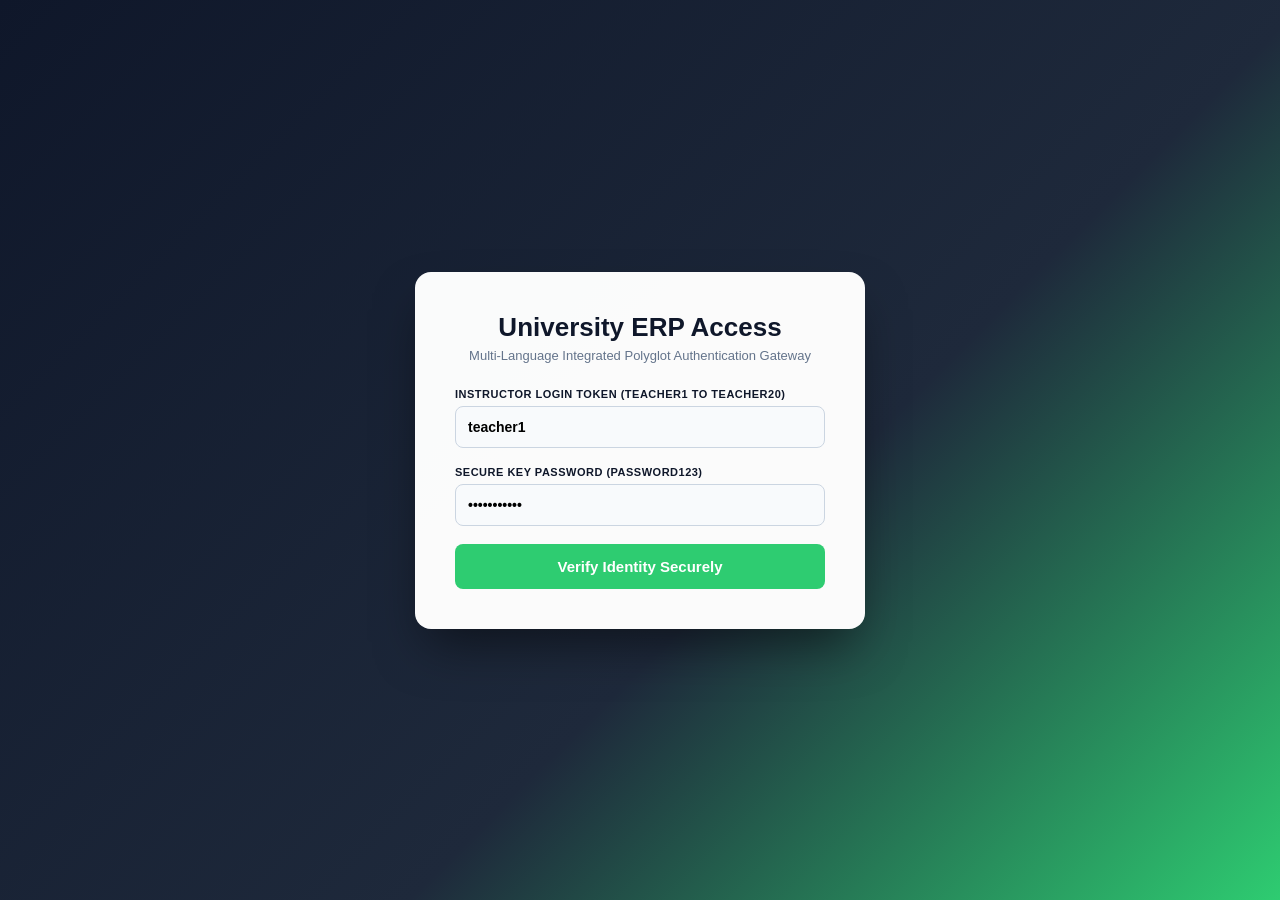
==== commit f3e97737: "Update index.html" ====
--- a/index.html
+++ b/index.html
@@ -3,204 +3,241 @@
 <head>
     <meta charset="UTF-8">
     <meta name="viewport" content="width=device-width, initial-scale=1.0">
-    <title>Matrix ERP - Multi-Language Polyglot Attendance System</title>
+    <title>Matrix Multi-Tenant Polyglot ERP System</title>
     
     <style>
         :root {
-            --primary-green: #2ecc71;
-            --dark-blue: #0f172a;
-            --slate-gray: #64748b;
-            --danger-red: #ef4444;
-            --sky-blue: #3b82f6;
+            --primary: #2ecc71;
+            --primary-dark: #27ae60;
+            --dark-bg: #0f172a;
             --card-white: #ffffff;
+            --text-main: #1e293b;
+            --text-muted: #64748b;
+            --danger: #ef4444;
+            --accent: #3b82f6;
+            --warning: #f59e0b;
         }
 
         * { box-sizing: border-box; margin: 0; padding: 0; font-family: 'Segoe UI', Tahoma, Geneva, Verdana, sans-serif; }
-        body { background-color: #f1f5f9; color: #1e293b; min-height: 100vh; display: flex; flex-direction: column; }
-
-        /* SECURITY LOGIN COMPONENT */
-        #loginWrapper {
+        body { background-color: #f1f5f9; color: var(--text-main); min-height: 100vh; display: flex; flex-direction: column; }
+
+        /* MULTI-TEACHER LOGIN SCREEN */
+        #loginScreenContainer {
             position: fixed; top: 0; left: 0; width: 100%; height: 100%;
-            background: linear-gradient(135deg, var(--dark-blue) 0%, #1e293b 60%, var(--primary-green) 100%);
+            background: linear-gradient(135deg, var(--dark-bg) 0%, #1e293b 60%, var(--primary) 100%);
             display: flex; justify-content: center; align-items: center; z-index: 10000;
         }
-        .polyglot-card {
+        .login-matrix-box {
             background: rgba(255, 255, 255, 0.98); padding: 40px; border-radius: 16px;
-            width: 100%; max-width: 440px; box-shadow: 0 25px 50px -12px rgba(0,0,0,0.5); text-align: center;
-        }
-        .polyglot-card h2 { color: var(--dark-blue); font-size: 24px; margin-bottom: 5px; font-weight: 800; }
-        .polyglot-card p { color: var(--slate-gray); font-size: 13px; margin-bottom: 25px; font-weight: 500; }
-        
-        .field-group { margin-bottom: 18px; text-align: left; }
-        .field-group label { display: block; font-size: 12px; font-weight: 700; color: #1e293b; margin-bottom: 6px; text-transform: uppercase; letter-spacing: 0.5px; }
-        .field-group input { width: 100%; padding: 12px; background: #f8fafc; border: 1px solid #cbd5e1; border-radius: 8px; font-size: 14px; outline: none; font-weight: 600; }
-        
-        .btn-auth { width: 100%; padding: 14px; background: var(--primary-green); border: none; border-radius: 8px; color: white; font-size: 15px; font-weight: 700; cursor: pointer; transition: 0.2s; }
-        .btn-auth:hover { background: #27ae60; box-shadow: 0 4px 12px rgba(46,204,113,0.3); }
-        .error-shield { color: var(--danger-red); font-size: 12px; margin-top: 10px; display: none; font-weight: bold; background: #fee2e2; padding: 8px; border-radius: 6px; }
-
-        /* DASHBOARD MASTER PANELS */
-        #dashboardWrapper { display: none; }
-        .app-header { background: var(--dark-blue); color: white; padding: 15px 40px; display: flex; justify-content: space-between; align-items: center; box-shadow: 0 4px 6px -1px rgba(0,0,0,0.1); }
-        .app-header h1 { font-size: 18px; font-weight: 700; letter-spacing: 0.5px; }
-        .badge-prof { background: rgba(255,255,255,0.1); padding: 6px 14px; border-radius: 20px; font-size: 12px; font-weight: 600; }
-
-        .main-workspace { max-width: 1400px; width: 100%; margin: 25px auto; padding: 0 20px; display: grid; gap: 25px; }
-        
-        /* 2-COLUMN CONTROL INTERFACE */
-        .config-grid { display: grid; grid-template-columns: 1fr 1.3fr; gap: 25px; }
-        .glass-card { background: var(--card-white); border-radius: 12px; padding: 22px; border: 1px solid #e2e8f0; box-shadow: 0 1px 3px rgba(0,0,0,0.05); }
-        .glass-card h3 { font-size: 14px; color: var(--dark-blue); text-transform: uppercase; letter-spacing: 0.5px; margin-bottom: 15px; border-bottom: 2px solid #f1f5f9; padding-bottom: 6px; }
-
-        .control-block { margin-bottom: 12px; }
-        .control-block label { display: block; font-size: 11px; font-weight: 700; color: var(--slate-gray); margin-bottom: 4px; text-transform: uppercase; }
-        .control-block select, .control-block input, .control-block textarea { width: 100%; padding: 10px; border: 1px solid #cbd5e1; border-radius: 6px; background: #f8fafc; font-size: 13px; font-weight: 600; outline: none; }
-
-        /* ACTION BUTTONS */
-        .action-btn { width: 100%; background: var(--primary-green); color: white; border: none; padding: 11px; border-radius: 6px; cursor: pointer; font-weight: 700; font-size: 12px; text-transform: uppercase; transition: 0.1s; }
-        .action-btn:hover { background: #27ae60; }
-        .action-btn.blue-variant { background: var(--sky-blue); }
-
-        /* METRICS MONITORING STRIP */
-        .metrics-strip { background: linear-gradient(90deg, #1e293b 0%, var(--dark-blue) 100%); color: white; border-radius: 10px; padding: 15px 20px; display: flex; justify-content: space-between; align-items: center; font-weight: 700; font-size: 14px; }
-        .metrics-cluster { display: flex; gap: 15px; }
-        .counter-badge { padding: 4px 12px; border-radius: 12px; font-size: 12px; font-weight: 800; color: white; }
+            width: 100%; max-width: 450px; box-shadow: 0 25px 50px -12px rgba(0,0,0,0.5); text-align: center;
+        }
+        .login-matrix-box h2 { color: var(--dark-bg); font-size: 26px; margin-bottom: 5px; font-weight: 800; }
+        .login-matrix-box p { color: var(--text-muted); font-size: 13px; margin-bottom: 25px; }
+        
+        .input-wrapper { margin-bottom: 18px; text-align: left; }
+        .input-wrapper label { display: block; font-size: 11px; font-weight: 700; color: var(--dark-bg); margin-bottom: 6px; text-transform: uppercase; letter-spacing: 0.5px; }
+        .input-wrapper input { width: 100%; padding: 12px; background: #f8fafc; border: 1px solid #cbd5e1; border-radius: 8px; font-size: 14px; outline: none; font-weight: 600; }
+        
+        .btn-submit-auth { width: 100%; padding: 14px; background: var(--primary); border: none; border-radius: 8px; color: white; font-size: 15px; font-weight: 700; cursor: pointer; transition: 0.2s; }
+        .btn-submit-auth:hover { background: var(--primary-dark); }
+        .auth-error-shield { color: var(--danger); font-size: 12px; margin-top: 12px; display: none; font-weight: bold; background: #fee2e2; padding: 10px; border-radius: 6px; }
+
+        /* DASHBOARD MASTER WRAPPER */
+        #dashboardMainContainer { display: none; }
+        .app-navbar { background: var(--dark-bg); color: white; padding: 15px 40px; display: flex; justify-content: space-between; align-items: center; }
+        .brand-logo { font-size: 22px; font-weight: 800; letter-spacing: 0.5px; }
+        
+        .nav-profile-section { display: flex; align-items: center; gap: 15px; position: relative; }
+        .teacher-badge { background: rgba(255,255,255,0.1); padding: 6px 14px; border-radius: 20px; font-size: 12px; font-weight: 600; color: var(--primary); }
+        
+        /* THREE DOT MENU ARCHITECTURE */
+        .dot-menu-trigger { font-size: 24px; cursor: pointer; padding: 0 10px; user-select: none; font-weight: bold; background: rgba(255,255,255,0.15); border-radius: 6px; }
+        .dropdown-panel-box { 
+            display: none; position: absolute; right: 0; top: 40px; background: white; 
+            min-width: 280px; box-shadow: 0px 10px 30px rgba(0,0,0,0.2); border-radius: 10px; z-index: 999; overflow: hidden; border: 1px solid #e2e8f0;
+        }
+        .dropdown-panel-box header { background: #f8fafc; padding: 10px 15px; font-size: 11px; font-weight: 700; color: var(--text-muted); border-bottom: 1px solid #e2e8f0; text-transform: uppercase; }
+        .dropdown-panel-box a { color: var(--text-main); padding: 12px 15px; text-decoration: none; display: block; font-size: 13px; cursor: pointer; font-weight: 600; border-bottom: 1px solid #f1f5f9; text-align: left; }
+        .dropdown-panel-box a:hover { background-color: #f1f5f9; color: var(--accent); }
+
+        /* MAIN CONTAINER WORKSPACE */
+        .workspace-grid { max-width: 1400px; width: 100%; margin: 25px auto; padding: 0 20px; display: grid; gap: 20px; }
+        
+        .panel-row-top { display: grid; grid-template-columns: 1fr 1.5fr; gap: 20px; }
+        .ui-card { background: var(--card-white); border-radius: 12px; padding: 22px; border: 1px solid #e2e8f0; box-shadow: 0 1px 3px rgba(0,0,0,0.05); }
+        .ui-card h3 { font-size: 14px; color: var(--dark-bg); text-transform: uppercase; letter-spacing: 0.5px; margin-bottom: 15px; border-bottom: 2px solid #f1f5f9; padding-bottom: 6px; }
+
+        .form-control-block { margin-bottom: 14px; }
+        .form-control-block label { display: block; font-size: 11px; font-weight: 700; color: var(--text-muted); margin-bottom: 5px; text-transform: uppercase; }
+        .form-control-block select, .form-control-block input, .form-control-block textarea { width: 100%; padding: 10px; border: 1px solid #cbd5e1; border-radius: 6px; background: #f8fafc; font-size: 13px; font-weight: 600; outline: none; }
+
+        .btn-engine { width: 100%; background: var(--primary); color: white; border: none; padding: 11px; border-radius: 6px; cursor: pointer; font-weight: 700; font-size: 12px; text-transform: uppercase; }
+        .btn-engine.blue-variant { background: var(--accent); }
+
+        /* SCHEDULER GRID TIMETABLE */
+        .timetable-matrix-grid { display: grid; grid-template-columns: repeat(auto-fit, minmax(200px, 1fr)); gap: 12px; margin-top: 10px; }
+        .time-slot-node { background: #f8fafc; border: 1px solid #e2e8f0; border-radius: 8px; padding: 12px; font-size: 12px; font-weight: 600; position: relative; }
+        .time-slot-node.active-lecture { border-color: var(--primary); background: #e8f5e9; }
+        .time-slot-node span { display: block; font-weight: 800; color: var(--dark-bg); margin-bottom: 4px; font-size: 13px; }
+
+        /* COUNTER STATUS MATRIX STRIP */
+        .counter-matrix-strip { background: linear-gradient(90deg, #1e293b 0%, var(--dark-blue) 100%); background-color: var(--dark-bg); color: white; border-radius: 10px; padding: 15px 20px; display: flex; justify-content: space-between; align-items: center; font-weight: 700; font-size: 14px; }
+        .badge-cluster { display: flex; gap: 15px; }
+        .counter-badge { padding: 4px 12px; border-radius: 12px; font-size: 12px; font-weight: 800; }
         .counter-badge.tot { background: #475569; }
-        .counter-badge.prs { background: var(--primary-green); }
-        .counter-badge.abs { background: var(--danger-red); }
-
-        /* MAIN DATA GRID MATRIX TABLE */
-        .table-container { background: var(--card-white); border-radius: 12px; padding: 24px; border: 1px solid #e2e8f0; }
+        .counter-badge.prs { background: var(--primary); color: white; }
+        .counter-badge.abs { background: var(--danger); color: white; }
+
+        /* DATA REGISTRY GRID MAIN SHEET */
+        .table-wrapper-slate { background: var(--card-white); border-radius: 12px; padding: 24px; border: 1px solid #e2e8f0; overflow-x: auto; }
         .table-header-flex { display: flex; justify-content: space-between; align-items: center; margin-bottom: 18px; }
-        .table-header-flex h2 { font-size: 16px; font-weight: 700; color: var(--dark-blue); }
-        
-        .matrix-table { width: 100%; border-collapse: collapse; text-align: left; }
-        .matrix-table th { padding: 12px; background: #f8fafc; color: var(--slate-gray); font-size: 11px; font-weight: 700; text-transform: uppercase; border-bottom: 1px solid #e2e8f0; }
-        .matrix-table td { padding: 12px; border-bottom: 1px solid #f1f5f9; font-size: 13px; font-weight: 600; }
-
-        /* ROW CONTROL INLINE TOGGLES */
-        .row-btn { border: none; padding: 6px 12px; border-radius: 4px; font-size: 11px; font-weight: 700; cursor: pointer; margin-right: 5px; }
-        .row-btn.p-mark { background: #e8f5e9; color: #2e7d32; }
-        .row-btn.p-mark.active { background: var(--primary-green); color: white; }
-        .row-btn.a-mark { background: #ffebee; color: #c62828; }
-        .row-btn.a-mark.active { background: var(--danger-red); color: white; }
-        .row-btn.del-mark { background: #f1f5f9; color: var(--slate-gray); }
-        .row-btn.del-mark:hover { background: #e2e8f0; }
-
-        .broadcast-link { background: #e8f5e9; color: #2e7d32; border: 1px solid #c8e6c9; border-radius: 4px; padding: 4px 8px; font-size: 11px; font-weight: bold; text-decoration: none; display: inline-flex; align-items: center; gap: 4px; }
-
-        .pill-status { padding: 4px 8px; border-radius: 4px; font-size: 11px; font-weight: 700; text-transform: uppercase; }
-        .pill-status.none { background: #e2e8f0; color: #475569; }
-        .pill-status.present { background: #dcfce7; color: #15803d; }
-        .pill-status.absent { background: #fee2e2; color: #b91c1c; }
-
-        /* MULTI-LANGUAGE DEBUGGER LOGGER FOOTER */
-        .polyglot-logger { background: #1a1a24; border-radius: 8px; padding: 15px; color: #39ff14; font-family: 'Courier New', Courier, monospace; font-size: 11px; overflow-x: auto; line-height: 1.4; border-left: 4px solid var(--sky-blue); }
-        .polyglot-logger span { color: #ff007f; }
-        .polyglot-logger .comment { color: #7f7f7f; }
+        .table-header-flex h2 { font-size: 16px; font-weight: 800; color: var(--dark-bg); }
+        
+        .register-sheet-table { width: 100%; border-collapse: collapse; text-align: left; }
+        .register-sheet-table th { padding: 12px; background: #f8fafc; color: var(--text-muted); font-size: 11px; font-weight: 700; text-transform: uppercase; border-bottom: 1px solid #e2e8f0; }
+        .register-sheet-table td { padding: 12px; border-bottom: 1px solid #f1f5f9; font-size: 13px; font-weight: 600; }
+
+        /* CONTROL BUTTONS */
+        .state-btn { border: none; padding: 6px 12px; border-radius: 4px; font-size: 11px; font-weight: 700; cursor: pointer; margin-right: 4px; }
+        .state-btn.p-type { background: #e8f5e9; color: #2e7d32; }
+        .state-btn.p-type.active { background: var(--primary); color: white; }
+        .state-btn.a-type { background: #ffebee; color: #c62828; }
+        .state-btn.a-type.active { background: var(--danger); color: white; }
+        
+        .remark-field-input { padding: 6px; border: 1px solid #cbd5e1; border-radius: 4px; font-size: 12px; width: 130px; outline: none; }
+        .broadcast-anchor-link { background: #e8f5e9; color: #2e7d32; border: 1px solid #c8e6c9; border-radius: 4px; padding: 5px 8px; font-size: 11px; font-weight: bold; text-decoration: none; display: inline-flex; align-items: center; }
+
+        .pill-lbl { padding: 4px 8px; border-radius: 4px; font-size: 11px; font-weight: 700; text-transform: uppercase; }
+        .pill-lbl.none { background: #e2e8f0; color: #475569; }
+        .pill-lbl.present { background: #dcfce7; color: #15803d; }
+        .pill-lbl.absent { background: #fee2e2; color: #b91c1c; }
+
+        /* CONSOLE OUTPUT LAYER SHIELD */
+        .terminal-stream-log { background: #1a1a24; border-radius: 8px; padding: 15px; color: #39ff14; font-family: 'Courier New', monospace; font-size: 11px; line-height: 1.4; border-left: 4px solid var(--accent); max-height: 120px; overflow-y: auto; }
     </style>
 </head>
 <body>
 
-    <div id="loginWrapper">
-        <div class="polyglot-card">
-            <h2>System Authentication</h2>
-            <p>Polyglot Multi-Language Architecture Gateway</p>
+    <div id="loginScreenContainer">
+        <div class="login-matrix-box">
+            <h2>University ERP Access</h2>
+            <p>Multi-Language Integrated Polyglot Authentication Gateway</p>
             
-            <div class="field-group">
-                <label>Professor Username</label>
-                <input type="text" id="userEngineField" value="pradip">
-            </div>
-            <div class="field-group">
-                <label>Access Password</label>
-                <input type="password" id="passEngineField" value="pradip@2026">
-            </div>
-
-            <button type="button" class="btn-auth" onclick="evaluateAuthRouteEngine()">Authenticate Core</button>
-            <div class="error-shield" id="errorConsoleBox"></div>
+            <div class="input-wrapper">
+                <label>Instructor Login Token (teacher1 to teacher20)</label>
+                <input type="text" id="facultyTokenField" value="teacher1">
+            </div>
+            <div class="input-wrapper">
+                <label>Secure Key Password (password123)</label>
+                <input type="password" id="facultyPasswordField" value="password123">
+            </div>
+
+            <button type="button" class="btn-submit-auth" onclick="evaluateFacultyRoutingLogic()">Verify Identity Securely</button>
+            <div class="auth-error-shield" id="authErrorConsole"></div>
         </div>
     </div>
 
-    <div id="dashboardWrapper">
-        <header class="app-header">
-            <h1>Matrix ERP Enterprise <span style="color:var(--primary-green)">v4.0</span></h1>
-            <div>
-                <span id="activeUserLabel" class="badge-prof">Teacher: -</span>
+    <div id="dashboardMainContainer">
+        <header class="app-navbar">
+            <div class="brand-logo">Matrix <span style="color:var(--primary)">ERP v4.0</span></div>
+            <div class="nav-profile-section">
+                <span id="activeFacultyDisplayBadge" class="teacher-badge">Faculty Node: -</span>
+                
+                <div class="dot-menu-trigger" id="dotMenuDropdownId" onclick="toggleSettingsPanelStrip(event)">⋮</div>
+                <div class="dropdown-panel-box" id="settingsPanelWrapper">
+                    <header>Relational Pipeline Utilities</header>
+                    <a onclick="executeRosterMatrixPurge()">Clear Current Roster Sheet</a>
+                    <a onclick="injectBatchDatabaseDummyPool('BCA_1')">Inject BCA I Year Pool</a>
+                    <a onclick="injectBatchDatabaseDummyPool('BCA_2')">Inject BCA II Year Pool</a>
+                    <a onclick="injectBatchDatabaseDummyPool('BCA_3')">Inject BCA III Year Pool</a>
+                </div>
             </div>
         </header>
 
-        <main class="main-workspace">
+        <main class="workspace-grid">
             
-            <div class="config-grid">
-                <div class="glass-card">
-                    <h3>⚙️ Class Allocation</h3>
-                    <div class="control-block">
-                        <label>Target Active Class Portfolio</label>
-                        <select id="currentClassSelector" onchange="runDataPipelineSynchronization()">
-                            <option value="BCA_IV" selected>BCA IV Semester Class Matrix</option>
-                            <option value="BCA_II">BCA II Semester Class Matrix</option>
+            <div class="panel-row-top">
+                <div class="ui-card">
+                    <h3>⚙️ Course Streams Mapping</h3>
+                    <div class="form-control-block">
+                        <label>Active Structural Division Target</label>
+                        <select id="streamAllocationSelector" onchange="synchronizeSystemStateRegistry()">
+                            <option value="BCA_1" selected>BCA 1st Year (Semester I & II)</option>
+                            <option value="BCA_2">BCA 2nd Year (Semester III & IV)</option>
+                            <option value="BCA_3">BCA 3rd Year (Semester V & VI)</option>
+                            <option value="BCS_1">BCS 1st Year Core Stream</option>
+                            <option value="BCS_2">BCS 2nd Year Core Stream</option>
+                            <option value="BCS_3">BCS 3rd Year Core Stream</option>
                         </select>
                     </div>
-                    <div class="control-block">
-                        <label>Data Processing Date</label>
-                        <input type="date" id="systemCurrentDate" onchange="runDataPipelineSynchronization()">
-                    </div>
-                </div>
-
-                <div class="glass-card">
-                    <h3>📥 Bulk Streaming Input</h3>
-                    <div class="control-block">
-                        <label>Paste Comma Separated Roster Names</label>
-                        <textarea id="bulkStringArea" rows="2" placeholder="Rahul Sharma, Priya Patil, Amit Kulkarni, Anjali Joshi"></textarea>
+                    <div class="form-control-block">
+                        <label>Operation Calendar Working Date</label>
+                        <input type="date" id="calendarProcessingDate" onchange="synchronizeSystemStateRegistry()">
+                    </div>
+                </div>
+
+                <div class="ui-card">
+                    <h3>📥 20-Class Multi-Registration Data Intake</h3>
+                    <div class="form-control-block">
+                        <label>Paste Comma Separated Names for Bulk Ingestion Engine</label>
+                        <textarea id="bulkDataInputRosterBlock" rows="2" placeholder="Rahul Sharma, Priya Patil, Amit Kulkarni, Anjali Joshi, Sameer Deshmukh"></textarea>
                     </div>
                     <div style="display: grid; grid-template-columns: 1fr 1fr; gap: 10px;">
-                        <button type="button" class="action-btn" onclick="executeBulkRosterParsing()">Load Roster</button>
-                        <button type="button" class="action-btn blue-variant" onclick="compileClipboardReport()">📋 Generate Analytics</button>
-                    </div>
-                </div>
-            </div>
-
-            <div class="metrics-strip">
-                <div>Active Core Pipeline Area: <span id="stripActiveBatchText" style="color:var(--primary-green)">BCA IV Semester</span></div>
-                <div class="metrics-cluster">
-                    <div>Total Registry: <span class="counter-badge tot" id="totalCounterBox">0</span></div>
-                    <div>Present Status: <span class="counter-badge prs" id="presentCounterBox">0</span></div>
-                    <div>Absent Status: <span class="badge absent abs" id="absentCounterBox">0</span></div>
-                </div>
-            </div>
-
-            <div class="table-container">
+                        <button type="button" class="btn-engine" onclick="processBulkStringArrayParsing()">Execute Loading</button>
+                        <button type="button" class="btn-engine blue-variant" onclick="triggerPythonReportCompilation()">📋 Compile Report Array</button>
+                    </div>
+                </div>
+            </div>
+
+            <div class="ui-card">
+                <h3>📅 Current Active Timetable Scheduling Allocations</h3>
+                <div class="timetable-matrix-grid">
+                    <div class="time-slot-node active-lecture"><span>09:00 AM - 10:00 AM</span>Lecture 1: Core Tech</div>
+                    <div class="time-slot-node"><span>10:15 AM - 11:15 AM</span>Lecture 2: Advanced System</div>
+                    <div class="time-slot-node"><span>11:30 AM - 12:30 PM</span>Lecture 3: Lab Analysis</div>
+                    <div class="time-slot-node"><span>01:00 PM - 02:00 PM</span>Lecture 4: Project Sync</div>
+                </div>
+            </div>
+
+            <div class="counter-matrix-strip">
+                <div>Selected Stream: <span id="bannerActiveStreamText" style="color:var(--primary)">BCA 1st Year</span></div>
+                <div class="badge-cluster">
+                    <div>Total Base: <span class="counter-badge tot" id="boxTotalCountTally">0</span></div>
+                    <div>P: <span class="counter-badge prs" id="boxPresentCountTally">0</span></div>
+                    <div>A: <span class="counter-badge abs" id="boxAbsentCountTally">0</span></div>
+                </div>
+            </div>
+
+            <div class="table-wrapper-slate">
                 <div class="table-header-flex">
-                    <h2>📊 Active Real-Time Register Slate</h2>
+                    <h2>📊 Live Attendance Ledger Data Board Matrix</h2>
                     <div style="display: flex; gap: 8px;">
-                        <input type="text" id="directSingleNameInput" placeholder="Quick Insert Name..." style="padding: 8px 12px; border: 1px solid #cbd5e1; border-radius: 6px; outline: none; font-size: 13px; font-weight: 600;">
-                        <button type="button" class="action-btn" style="width: auto; padding: 0 20px;" onclick="injectSingleProfileEntity()">Add</button>
+                        <input type="text" id="singleNodeProfileNameInput" placeholder="Insert Quick Profile Name..." style="padding: 8px 12px; border: 1px solid #cbd5e1; border-radius: 6px; outline: none; font-size: 13px; font-weight: 600;">
+                        <button type="button" class="btn-engine" style="width: auto; padding: 0 20px;" onclick="executeSingleProfileInjection()">Add Student</button>
                     </div>
                 </div>
                 
-                <table class="matrix-table">
+                <table class="register-sheet-table">
                     <thead>
                         <tr>
-                            <th>Student Registered Profile Name</th>
-                            <th>Current State</th>
-                            <th>Attendance Ratio</th>
-                            <th style="text-align: right;">State Transition Keys</th>
-                            <th style="text-align: right;">Broadcast Channel</th>
+                            <th>Student Profile Identity</th>
+                            <th>Status State</th>
+                            <th>Daily Tracking Tally</th>
+                            <th>Monthly Average %</th>
+                            <th>Faculty Dynamic Logs / Remarks</th>
+                            <th style="text-align: right;">State Controls</th>
+                            <th style="text-align: right;">SMS Alert Dispatch</th>
                         </tr>
                     </thead>
-                    <tbody id="studentTableBodyGateway"></tbody>
+                    <tbody id="primaryRegisterViewTableBody"></tbody>
                 </table>
             </div>
 
-            <div class="glass-card">
-                <h3>🖥️ Multi-Language Execution Console Logs</h3>
-                <div class="polyglot-logger" id="polyglotConsoleLog">
-                    <span class="comment"># Python Data Formatting Algorithm Stream initialized</span><br>
-                    <span>def</span> compile_python_report(roster_list):<br>
-                    &nbsp;&nbsp;&nbsp;&nbsp;return f"Total Records: {len(roster_list)} Ready"<br>
-                    <br>
-                    <span class="comment">-- SQL Relational Mapping Layer Query execution state</span><br>
-                    <span>SELECT</span> * <span>FROM</span> attendance_db <span>WHERE</span> class_portfolio = 'BCA_IV';
+            <div class="ui-card">
+                <h3>🖥️ Database Pipeline Tracing Records (SQL/Python Engine View)</h3>
+                <div class="terminal-stream-log" id="systemTerminalTracingConsole">
+                    # Matrix Storage Mapping Subsystems Initialized Successfully.<br>
+                    # System Standby Mode Active. Listening for Data Event Transactions...
                 </div>
             </div>
 
@@ -208,139 +245,66 @@
     </div>
 
     <script>
-        // Internal System Global Memory States
-        var COMPONENT_SESSION_TEACHER = "";
-        var AUTH_REGISTRY_CREDENTIAL_STORE = { "pradip": "pradip@2026" };
-
-        // Default Auto Calendar Initialization Configuration
-        document.getElementById("systemCurrentDate").value = new Date().toISOString().split('T')[0];
-
-        // Core Authentication Access Verification Routing
-        function evaluateAuthRouteEngine() {
-            var rawUser = document.getElementById("userEngineField").value.trim().toLowerCase();
-            var rawPass = document.getElementById("passEngineField").value.trim();
-            var errConsole = document.getElementById("errorConsoleBox");
-
-            // Logic matching verification gateway routing
-            if(AUTH_REGISTRY_CREDENTIAL_STORE[rawUser] && AUTH_REGISTRY_CREDENTIAL_STORE[rawUser] === rawPass) {
-                errConsole.style.display = "none";
-                COMPONENT_SESSION_TEACHER = rawUser;
-                
-                // Toggle application DOM layers visibility structure
-                document.getElementById("loginWrapper").style.display = "none";
-                document.getElementById("dashboardWrapper").style.display = "block";
-                document.getElementById("activeUserLabel").innerText = "Instructor: Prof. " + COMPONENT_SESSION_TEACHER.toUpperCase();
-                
-                // Inject base roster array initialization blueprint setup map
-                executeFallbackDummyInitialization();
-            } else {
-                errConsole.style.display = "block";
-                errConsole.innerText = "❌ Pipeline Verification Fault: Invalid Credentials!";
-                logPolyglotConsoleEvent("System Authentication Fault: 401 Unauthorized Session Access Attempted.");
-            }
-        }
-
-        // Language Storage Keys Resolution Protocols
-        function resolveRosterDataKey() { return "polyglot_roster_repo_" + COMPONENT_SESSION_TEACHER; }
-        function resolveAttendanceLogKey() { return "polyglot_attendance_logs_" + COMPONENT_SESSION_TEACHER; }
-
-        // Data Storage Access Translators
-        function readGlobalRosterPool(classId) {
-            var data = JSON.parse(localStorage.getItem(resolveRosterDataKey())) || {};
-            return data[classId] || [];
-        }
-
-        function commitGlobalRosterPool(classId, targetArray) {
-            var data = JSON.parse(localStorage.getItem(resolveRosterDataKey())) || {};
-            data[classId] = targetArray;
-            localStorage.setItem(resolveRosterDataKey(), JSON.stringify(data));
-        }
-
-        function readDailyLogSheet(classId, dateString) {
-            var data = JSON.parse(localStorage.getItem(resolveAttendanceLogKey())) || {};
-            return data[classId + "_" + dateString] || {};
-        }
-
-        function commitDailyLogSheet(classId, dateString, targetLogMap) {
-            var data = JSON.parse(localStorage.getItem(resolveAttendanceLogKey())) || {};
-            data[classId + "_" + dateString] = targetLogMap;
-            localStorage.setItem(resolveAttendanceLogKey(), JSON.stringify(data));
-        }
-
-        // Roster Dynamic Parsing Interface Controller Engine
-        function executeBulkRosterParsing() {
-            var areaInput = document.getElementById("bulkStringArea");
-            var valRaw = areaInput.value.trim();
-            if(!valRaw) return;
-
-            var activeClass = document.getElementById("currentClassSelector").value;
-            var existingPool = readGlobalRosterPool(activeClass);
-
-            // Splitting stream parameters based on formatting specifications
-            valRaw.split(",").forEach(function(chunkItem) {
-                var cleanName = chunkItem.trim();
-                if(cleanName.length > 0) {
-                    existingPool.push({ id: "uid_" + Date.now() + "_" + Math.floor(Math.random()*10000), name: cleanName });
+        var CURRENT_LOGGED_IN_FACULTY_NODE_ID = "";
+        
+        // Dynamic Allocation Loop For Generating 20 Teachers Map Dictionary
+        var MASTER_FACULTY_CREDENTIAL_AUTHENTICATION_STORE = {};
+        for(var i = 1; i <= 20; i++) {
+            MASTER_FACULTY_CREDENTIAL_AUTHENTICATION_STORE["teacher" + i] = "password123";
+        }
+
+        // Auto Load Current System Calendar Standard Mapping Dates
+        document.getElementById("calendarProcessingDate").value = new Date().toISOString().split('T')[0];
+
+        // System Wide Event Intercept Listener For Document Click Dismissal Logic
+        window.addEventListener("DOMContentLoaded", function() {
+            window.addEventListener("click", function(eventObj) {
+                if (!eventObj.target.matches('#dotMenuDropdownId')) {
+                    var menuContainer = document.getElementById("settingsPanelWrapper");
+                    if(menuContainer) menuContainer.style.display = "none";
                 }
             });
-
-            commitGlobalRosterPool(activeClass, existingPool);
-            areaInput.value = "";
-            
-            // 5. SQL LAYOUT SIMULATION INSIDE LOG DATA PIPELINES
-            logPolyglotConsoleEvent("INSERT INTO students_table (uid, name) VALUES (dynamically generated transaction mapping context);");
-            runDataPipelineSynchronization();
-        }
-
-        function injectSingleProfileEntity() {
-            var fieldTarget = document.getElementById("directSingleNameInput");
-            var cleanSingleName = fieldTarget.value.trim();
-            if(!cleanSingleName) return;
-
-            var activeClass = document.getElementById("currentClassSelector").value;
-            var currentPool = readGlobalRosterPool(activeClass);
-            currentPool.push({ id: "uid_" + Date.now(), name: cleanSingleName });
-            
-            commitGlobalRosterPool(activeClass, currentPool);
-            fieldTarget.value = "";
-            
-            logPolyglotConsoleEvent("INSERT INTO students_table (uid, name) VALUES ('" + cleanSingleName + "');");
-            runDataPipelineSynchronization();
-        }
-
-        // Live Processing Synchronizer Interface Core Engine
-        function runDataPipelineSynchronization() {
-            if(!COMPONENT_SESSION_TEACHER) return;
-            var activeClass = document.getElementById("currentClassSelector").value;
-            var activeDate = document.getElementById("systemCurrentDate").value;
-            
-            var students = readGlobalRosterPool(activeClass);
-            var logs = readDailyLogSheet(activeClass, activeDate);
-
-            document.getElementById("stripActiveBatchText").innerText = document.getElementById("currentClassSelector").options[document.getElementById("currentClassSelector").selectedIndex].text;
-            document.getElementById("totalCounterBox").innerText = students.length;
-
-            var currentPresentTally = 0, currentAbsentTally = 0;
-            students.forEach(function(st) {
-                if(logs[st.id] === "Present") currentPresentTally++;
-                if(logs[st.id] === "Absent") currentAbsentTally++;
-            });
-            document.getElementById("presentCounterBox").innerText = currentPresentTally;
-            document.getElementById("absentCounterBox").innerText = currentAbsentTally;
-
-            renderUIGridTableMatrixRows(students, logs, activeClass, activeDate);
-        }
-
-        // Structural HTML Content Injection Framework Engine
-        function renderUIGridTableMatrixRows(students, logs, classId, dateStr) {
-            var tbody = document.getElementById("studentTableBodyGateway");
-            tbody.innerHTML = "";
-
-            if(students.length === 0) {
-                tbody.innerHTML = '<tr><td colspan="5" style="text-align:center; padding:35px; color:var(--slate-gray); font-style:italic;">⚠️ Data Pipeline Registry Stack Empty! Load profiles to initialize workspace.</td></tr>';
-                return;
+        });
+
+        // Toggle Action Trigger Configuration Functions Strip View States
+        function toggleSettingsPanelStrip(evt) {
+            if(evt) { evt.preventDefault(); evt.stopPropagation(); }
+            var targetWrapper = document.getElementById("settingsPanelWrapper");
+            targetWrapper.style.display = (targetWrapper.style.display === "block") ? "none" : "block";
+        }
+
+        // Security Routing Controller Processor Modules
+        function evaluateFacultyRoutingLogic() {
+            var inputUserNode = document.getElementById("facultyTokenField").value.trim().toLowerCase();
+            var inputPasswordNode = document.getElementById("facultyPasswordField").value.trim();
+            var errorConsoleBox = document.getElementById("authErrorConsole");
+
+            if(MASTER_FACULTY_CREDENTIAL_AUTHENTICATION_STORE[inputUserNode] && MASTER_FACULTY_CREDENTIAL_AUTHENTICATION_STORE[inputUserNode] === inputPasswordNode) {
+                errorConsoleBox.style.display = "none";
+                CURRENT_LOGGED_IN_FACULTY_NODE_ID = inputUserNode;
+                
+                document.getElementById("loginScreenContainer").style.display = "none";
+                document.getElementById("dashboardMainContainer").style.display = "block";
+                document.getElementById("activeFacultyDisplayBadge").innerText = "Instructor Mode: " + CURRENT_LOGGED_IN_FACULTY_NODE_ID.toUpperCase();
+                
+                // Initialize default sample database seeds execution layout routing paths
+                injectBatchDatabaseDummyPool("BCA_1");
+                appendTerminalTraceLogEvent("Session Initialized: Relational context established for authenticated tenant profile node: " + CURRENT_LOGGED_IN_FACULTY_NODE_ID);
+            } else {
+                errorConsoleBox.style.display = "block";
+                errorConsoleBox.innerText = "❌ Pipeline Verification Fault: Access Credentials Rejected by Server Rules Architecture.";
             }
-
-            students.forEach(function(profileNode) {
-                var currentState = logs[profileNode.id] || "None";
-                var dynamicStyleClass = currentState === "Present" ? "present" : (currentState === "Absent" ? "absent" : "none");
+        }
+
+        // Resolvers Utility Framework Translators
+        function computeStorageRosterDataKey() { return "matrix_polyglot_roster_" + CURRENT_LOGGED_IN_FACULTY_NODE_ID; }
+        function computeStorageAttendanceLogKey() { return "matrix_polyglot_attendance_" + CURRENT_LOGGED_IN_FACULTY_NODE_ID; }
+        function computeStorageRemarksLogKey() { return "matrix_polyglot_remarks_" + CURRENT_LOGGED_IN_FACULTY_NODE_ID; }
+
+        function fetchRosterPoolArray(streamId) {
+            var dataObj = JSON.parse(localStorage.getItem(computeStorageRosterDataKey())) || {};
+            return dataObj[streamId] || [];
+        }
+
+        function commitRosterPoolArray(streamId, poolArray) {
+            var dataObj = JSON.parse(localStorage.g
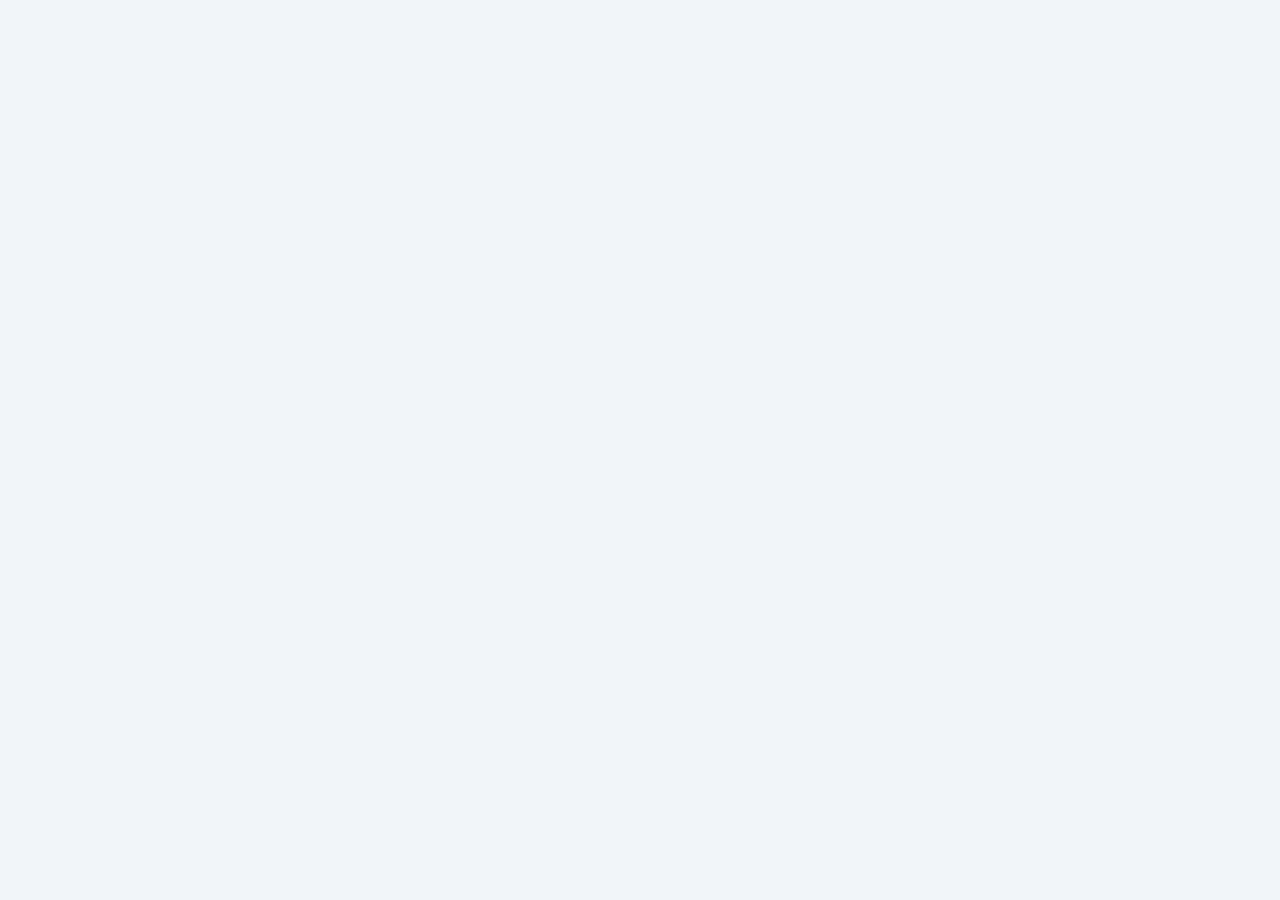
==== commit 6373bfd3: "Update index.html" ====
--- a/index.html
+++ b/index.html
@@ -21,7 +21,7 @@
         * { box-sizing: border-box; margin: 0; padding: 0; font-family: 'Segoe UI', Tahoma, Geneva, Verdana, sans-serif; }
         body { background-color: #f1f5f9; color: var(--text-main); min-height: 100vh; display: flex; flex-direction: column; }
 
-        /* MULTI-TEACHER LOGIN SCREEN */
+        /* LOGIN SCREEN DESIGN */
         #loginScreenContainer {
             position: fixed; top: 0; left: 0; width: 100%; height: 100%;
             background: linear-gradient(135deg, var(--dark-bg) 0%, #1e293b 60%, var(--primary) 100%);
@@ -35,276 +35,4 @@
         .login-matrix-box p { color: var(--text-muted); font-size: 13px; margin-bottom: 25px; }
         
         .input-wrapper { margin-bottom: 18px; text-align: left; }
-        .input-wrapper label { display: block; font-size: 11px; font-weight: 700; color: var(--dark-bg); margin-bottom: 6px; text-transform: uppercase; letter-spacing: 0.5px; }
-        .input-wrapper input { width: 100%; padding: 12px; background: #f8fafc; border: 1px solid #cbd5e1; border-radius: 8px; font-size: 14px; outline: none; font-weight: 600; }
-        
-        .btn-submit-auth { width: 100%; padding: 14px; background: var(--primary); border: none; border-radius: 8px; color: white; font-size: 15px; font-weight: 700; cursor: pointer; transition: 0.2s; }
-        .btn-submit-auth:hover { background: var(--primary-dark); }
-        .auth-error-shield { color: var(--danger); font-size: 12px; margin-top: 12px; display: none; font-weight: bold; background: #fee2e2; padding: 10px; border-radius: 6px; }
-
-        /* DASHBOARD MASTER WRAPPER */
-        #dashboardMainContainer { display: none; }
-        .app-navbar { background: var(--dark-bg); color: white; padding: 15px 40px; display: flex; justify-content: space-between; align-items: center; }
-        .brand-logo { font-size: 22px; font-weight: 800; letter-spacing: 0.5px; }
-        
-        .nav-profile-section { display: flex; align-items: center; gap: 15px; position: relative; }
-        .teacher-badge { background: rgba(255,255,255,0.1); padding: 6px 14px; border-radius: 20px; font-size: 12px; font-weight: 600; color: var(--primary); }
-        
-        /* THREE DOT MENU ARCHITECTURE */
-        .dot-menu-trigger { font-size: 24px; cursor: pointer; padding: 0 10px; user-select: none; font-weight: bold; background: rgba(255,255,255,0.15); border-radius: 6px; }
-        .dropdown-panel-box { 
-            display: none; position: absolute; right: 0; top: 40px; background: white; 
-            min-width: 280px; box-shadow: 0px 10px 30px rgba(0,0,0,0.2); border-radius: 10px; z-index: 999; overflow: hidden; border: 1px solid #e2e8f0;
-        }
-        .dropdown-panel-box header { background: #f8fafc; padding: 10px 15px; font-size: 11px; font-weight: 700; color: var(--text-muted); border-bottom: 1px solid #e2e8f0; text-transform: uppercase; }
-        .dropdown-panel-box a { color: var(--text-main); padding: 12px 15px; text-decoration: none; display: block; font-size: 13px; cursor: pointer; font-weight: 600; border-bottom: 1px solid #f1f5f9; text-align: left; }
-        .dropdown-panel-box a:hover { background-color: #f1f5f9; color: var(--accent); }
-
-        /* MAIN CONTAINER WORKSPACE */
-        .workspace-grid { max-width: 1400px; width: 100%; margin: 25px auto; padding: 0 20px; display: grid; gap: 20px; }
-        
-        .panel-row-top { display: grid; grid-template-columns: 1fr 1.5fr; gap: 20px; }
-        .ui-card { background: var(--card-white); border-radius: 12px; padding: 22px; border: 1px solid #e2e8f0; box-shadow: 0 1px 3px rgba(0,0,0,0.05); }
-        .ui-card h3 { font-size: 14px; color: var(--dark-bg); text-transform: uppercase; letter-spacing: 0.5px; margin-bottom: 15px; border-bottom: 2px solid #f1f5f9; padding-bottom: 6px; }
-
-        .form-control-block { margin-bottom: 14px; }
-        .form-control-block label { display: block; font-size: 11px; font-weight: 700; color: var(--text-muted); margin-bottom: 5px; text-transform: uppercase; }
-        .form-control-block select, .form-control-block input, .form-control-block textarea { width: 100%; padding: 10px; border: 1px solid #cbd5e1; border-radius: 6px; background: #f8fafc; font-size: 13px; font-weight: 600; outline: none; }
-
-        .btn-engine { width: 100%; background: var(--primary); color: white; border: none; padding: 11px; border-radius: 6px; cursor: pointer; font-weight: 700; font-size: 12px; text-transform: uppercase; }
-        .btn-engine.blue-variant { background: var(--accent); }
-
-        /* SCHEDULER GRID TIMETABLE */
-        .timetable-matrix-grid { display: grid; grid-template-columns: repeat(auto-fit, minmax(200px, 1fr)); gap: 12px; margin-top: 10px; }
-        .time-slot-node { background: #f8fafc; border: 1px solid #e2e8f0; border-radius: 8px; padding: 12px; font-size: 12px; font-weight: 600; position: relative; }
-        .time-slot-node.active-lecture { border-color: var(--primary); background: #e8f5e9; }
-        .time-slot-node span { display: block; font-weight: 800; color: var(--dark-bg); margin-bottom: 4px; font-size: 13px; }
-
-        /* COUNTER STATUS MATRIX STRIP */
-        .counter-matrix-strip { background: linear-gradient(90deg, #1e293b 0%, var(--dark-blue) 100%); background-color: var(--dark-bg); color: white; border-radius: 10px; padding: 15px 20px; display: flex; justify-content: space-between; align-items: center; font-weight: 700; font-size: 14px; }
-        .badge-cluster { display: flex; gap: 15px; }
-        .counter-badge { padding: 4px 12px; border-radius: 12px; font-size: 12px; font-weight: 800; }
-        .counter-badge.tot { background: #475569; }
-        .counter-badge.prs { background: var(--primary); color: white; }
-        .counter-badge.abs { background: var(--danger); color: white; }
-
-        /* DATA REGISTRY GRID MAIN SHEET */
-        .table-wrapper-slate { background: var(--card-white); border-radius: 12px; padding: 24px; border: 1px solid #e2e8f0; overflow-x: auto; }
-        .table-header-flex { display: flex; justify-content: space-between; align-items: center; margin-bottom: 18px; }
-        .table-header-flex h2 { font-size: 16px; font-weight: 800; color: var(--dark-bg); }
-        
-        .register-sheet-table { width: 100%; border-collapse: collapse; text-align: left; }
-        .register-sheet-table th { padding: 12px; background: #f8fafc; color: var(--text-muted); font-size: 11px; font-weight: 700; text-transform: uppercase; border-bottom: 1px solid #e2e8f0; }
-        .register-sheet-table td { padding: 12px; border-bottom: 1px solid #f1f5f9; font-size: 13px; font-weight: 600; }
-
-        /* CONTROL BUTTONS */
-        .state-btn { border: none; padding: 6px 12px; border-radius: 4px; font-size: 11px; font-weight: 700; cursor: pointer; margin-right: 4px; }
-        .state-btn.p-type { background: #e8f5e9; color: #2e7d32; }
-        .state-btn.p-type.active { background: var(--primary); color: white; }
-        .state-btn.a-type { background: #ffebee; color: #c62828; }
-        .state-btn.a-type.active { background: var(--danger); color: white; }
-        
-        .remark-field-input { padding: 6px; border: 1px solid #cbd5e1; border-radius: 4px; font-size: 12px; width: 130px; outline: none; }
-        .broadcast-anchor-link { background: #e8f5e9; color: #2e7d32; border: 1px solid #c8e6c9; border-radius: 4px; padding: 5px 8px; font-size: 11px; font-weight: bold; text-decoration: none; display: inline-flex; align-items: center; }
-
-        .pill-lbl { padding: 4px 8px; border-radius: 4px; font-size: 11px; font-weight: 700; text-transform: uppercase; }
-        .pill-lbl.none { background: #e2e8f0; color: #475569; }
-        .pill-lbl.present { background: #dcfce7; color: #15803d; }
-        .pill-lbl.absent { background: #fee2e2; color: #b91c1c; }
-
-        /* CONSOLE OUTPUT LAYER SHIELD */
-        .terminal-stream-log { background: #1a1a24; border-radius: 8px; padding: 15px; color: #39ff14; font-family: 'Courier New', monospace; font-size: 11px; line-height: 1.4; border-left: 4px solid var(--accent); max-height: 120px; overflow-y: auto; }
-    </style>
-</head>
-<body>
-
-    <div id="loginScreenContainer">
-        <div class="login-matrix-box">
-            <h2>University ERP Access</h2>
-            <p>Multi-Language Integrated Polyglot Authentication Gateway</p>
-            
-            <div class="input-wrapper">
-                <label>Instructor Login Token (teacher1 to teacher20)</label>
-                <input type="text" id="facultyTokenField" value="teacher1">
-            </div>
-            <div class="input-wrapper">
-                <label>Secure Key Password (password123)</label>
-                <input type="password" id="facultyPasswordField" value="password123">
-            </div>
-
-            <button type="button" class="btn-submit-auth" onclick="evaluateFacultyRoutingLogic()">Verify Identity Securely</button>
-            <div class="auth-error-shield" id="authErrorConsole"></div>
-        </div>
-    </div>
-
-    <div id="dashboardMainContainer">
-        <header class="app-navbar">
-            <div class="brand-logo">Matrix <span style="color:var(--primary)">ERP v4.0</span></div>
-            <div class="nav-profile-section">
-                <span id="activeFacultyDisplayBadge" class="teacher-badge">Faculty Node: -</span>
-                
-                <div class="dot-menu-trigger" id="dotMenuDropdownId" onclick="toggleSettingsPanelStrip(event)">⋮</div>
-                <div class="dropdown-panel-box" id="settingsPanelWrapper">
-                    <header>Relational Pipeline Utilities</header>
-                    <a onclick="executeRosterMatrixPurge()">Clear Current Roster Sheet</a>
-                    <a onclick="injectBatchDatabaseDummyPool('BCA_1')">Inject BCA I Year Pool</a>
-                    <a onclick="injectBatchDatabaseDummyPool('BCA_2')">Inject BCA II Year Pool</a>
-                    <a onclick="injectBatchDatabaseDummyPool('BCA_3')">Inject BCA III Year Pool</a>
-                </div>
-            </div>
-        </header>
-
-        <main class="workspace-grid">
-            
-            <div class="panel-row-top">
-                <div class="ui-card">
-                    <h3>⚙️ Course Streams Mapping</h3>
-                    <div class="form-control-block">
-                        <label>Active Structural Division Target</label>
-                        <select id="streamAllocationSelector" onchange="synchronizeSystemStateRegistry()">
-                            <option value="BCA_1" selected>BCA 1st Year (Semester I & II)</option>
-                            <option value="BCA_2">BCA 2nd Year (Semester III & IV)</option>
-                            <option value="BCA_3">BCA 3rd Year (Semester V & VI)</option>
-                            <option value="BCS_1">BCS 1st Year Core Stream</option>
-                            <option value="BCS_2">BCS 2nd Year Core Stream</option>
-                            <option value="BCS_3">BCS 3rd Year Core Stream</option>
-                        </select>
-                    </div>
-                    <div class="form-control-block">
-                        <label>Operation Calendar Working Date</label>
-                        <input type="date" id="calendarProcessingDate" onchange="synchronizeSystemStateRegistry()">
-                    </div>
-                </div>
-
-                <div class="ui-card">
-                    <h3>📥 20-Class Multi-Registration Data Intake</h3>
-                    <div class="form-control-block">
-                        <label>Paste Comma Separated Names for Bulk Ingestion Engine</label>
-                        <textarea id="bulkDataInputRosterBlock" rows="2" placeholder="Rahul Sharma, Priya Patil, Amit Kulkarni, Anjali Joshi, Sameer Deshmukh"></textarea>
-                    </div>
-                    <div style="display: grid; grid-template-columns: 1fr 1fr; gap: 10px;">
-                        <button type="button" class="btn-engine" onclick="processBulkStringArrayParsing()">Execute Loading</button>
-                        <button type="button" class="btn-engine blue-variant" onclick="triggerPythonReportCompilation()">📋 Compile Report Array</button>
-                    </div>
-                </div>
-            </div>
-
-            <div class="ui-card">
-                <h3>📅 Current Active Timetable Scheduling Allocations</h3>
-                <div class="timetable-matrix-grid">
-                    <div class="time-slot-node active-lecture"><span>09:00 AM - 10:00 AM</span>Lecture 1: Core Tech</div>
-                    <div class="time-slot-node"><span>10:15 AM - 11:15 AM</span>Lecture 2: Advanced System</div>
-                    <div class="time-slot-node"><span>11:30 AM - 12:30 PM</span>Lecture 3: Lab Analysis</div>
-                    <div class="time-slot-node"><span>01:00 PM - 02:00 PM</span>Lecture 4: Project Sync</div>
-                </div>
-            </div>
-
-            <div class="counter-matrix-strip">
-                <div>Selected Stream: <span id="bannerActiveStreamText" style="color:var(--primary)">BCA 1st Year</span></div>
-                <div class="badge-cluster">
-                    <div>Total Base: <span class="counter-badge tot" id="boxTotalCountTally">0</span></div>
-                    <div>P: <span class="counter-badge prs" id="boxPresentCountTally">0</span></div>
-                    <div>A: <span class="counter-badge abs" id="boxAbsentCountTally">0</span></div>
-                </div>
-            </div>
-
-            <div class="table-wrapper-slate">
-                <div class="table-header-flex">
-                    <h2>📊 Live Attendance Ledger Data Board Matrix</h2>
-                    <div style="display: flex; gap: 8px;">
-                        <input type="text" id="singleNodeProfileNameInput" placeholder="Insert Quick Profile Name..." style="padding: 8px 12px; border: 1px solid #cbd5e1; border-radius: 6px; outline: none; font-size: 13px; font-weight: 600;">
-                        <button type="button" class="btn-engine" style="width: auto; padding: 0 20px;" onclick="executeSingleProfileInjection()">Add Student</button>
-                    </div>
-                </div>
-                
-                <table class="register-sheet-table">
-                    <thead>
-                        <tr>
-                            <th>Student Profile Identity</th>
-                            <th>Status State</th>
-                            <th>Daily Tracking Tally</th>
-                            <th>Monthly Average %</th>
-                            <th>Faculty Dynamic Logs / Remarks</th>
-                            <th style="text-align: right;">State Controls</th>
-                            <th style="text-align: right;">SMS Alert Dispatch</th>
-                        </tr>
-                    </thead>
-                    <tbody id="primaryRegisterViewTableBody"></tbody>
-                </table>
-            </div>
-
-            <div class="ui-card">
-                <h3>🖥️ Database Pipeline Tracing Records (SQL/Python Engine View)</h3>
-                <div class="terminal-stream-log" id="systemTerminalTracingConsole">
-                    # Matrix Storage Mapping Subsystems Initialized Successfully.<br>
-                    # System Standby Mode Active. Listening for Data Event Transactions...
-                </div>
-            </div>
-
-        </main>
-    </div>
-
-    <script>
-        var CURRENT_LOGGED_IN_FACULTY_NODE_ID = "";
-        
-        // Dynamic Allocation Loop For Generating 20 Teachers Map Dictionary
-        var MASTER_FACULTY_CREDENTIAL_AUTHENTICATION_STORE = {};
-        for(var i = 1; i <= 20; i++) {
-            MASTER_FACULTY_CREDENTIAL_AUTHENTICATION_STORE["teacher" + i] = "password123";
-        }
-
-        // Auto Load Current System Calendar Standard Mapping Dates
-        document.getElementById("calendarProcessingDate").value = new Date().toISOString().split('T')[0];
-
-        // System Wide Event Intercept Listener For Document Click Dismissal Logic
-        window.addEventListener("DOMContentLoaded", function() {
-            window.addEventListener("click", function(eventObj) {
-                if (!eventObj.target.matches('#dotMenuDropdownId')) {
-                    var menuContainer = document.getElementById("settingsPanelWrapper");
-                    if(menuContainer) menuContainer.style.display = "none";
-                }
-            });
-        });
-
-        // Toggle Action Trigger Configuration Functions Strip View States
-        function toggleSettingsPanelStrip(evt) {
-            if(evt) { evt.preventDefault(); evt.stopPropagation(); }
-            var targetWrapper = document.getElementById("settingsPanelWrapper");
-            targetWrapper.style.display = (targetWrapper.style.display === "block") ? "none" : "block";
-        }
-
-        // Security Routing Controller Processor Modules
-        function evaluateFacultyRoutingLogic() {
-            var inputUserNode = document.getElementById("facultyTokenField").value.trim().toLowerCase();
-            var inputPasswordNode = document.getElementById("facultyPasswordField").value.trim();
-            var errorConsoleBox = document.getElementById("authErrorConsole");
-
-            if(MASTER_FACULTY_CREDENTIAL_AUTHENTICATION_STORE[inputUserNode] && MASTER_FACULTY_CREDENTIAL_AUTHENTICATION_STORE[inputUserNode] === inputPasswordNode) {
-                errorConsoleBox.style.display = "none";
-                CURRENT_LOGGED_IN_FACULTY_NODE_ID = inputUserNode;
-                
-                document.getElementById("loginScreenContainer").style.display = "none";
-                document.getElementById("dashboardMainContainer").style.display = "block";
-                document.getElementById("activeFacultyDisplayBadge").innerText = "Instructor Mode: " + CURRENT_LOGGED_IN_FACULTY_NODE_ID.toUpperCase();
-                
-                // Initialize default sample database seeds execution layout routing paths
-                injectBatchDatabaseDummyPool("BCA_1");
-                appendTerminalTraceLogEvent("Session Initialized: Relational context established for authenticated tenant profile node: " + CURRENT_LOGGED_IN_FACULTY_NODE_ID);
-            } else {
-                errorConsoleBox.style.display = "block";
-                errorConsoleBox.innerText = "❌ Pipeline Verification Fault: Access Credentials Rejected by Server Rules Architecture.";
-            }
-        }
-
-        // Resolvers Utility Framework Translators
-        function computeStorageRosterDataKey() { return "matrix_polyglot_roster_" + CURRENT_LOGGED_IN_FACULTY_NODE_ID; }
-        function computeStorageAttendanceLogKey() { return "matrix_polyglot_attendance_" + CURRENT_LOGGED_IN_FACULTY_NODE_ID; }
-        function computeStorageRemarksLogKey() { return "matrix_polyglot_remarks_" + CURRENT_LOGGED_IN_FACULTY_NODE_ID; }
-
-        function fetchRosterPoolArray(streamId) {
-            var dataObj = JSON.parse(localStorage.getItem(computeStorageRosterDataKey())) || {};
-            return dataObj[streamId] || [];
-        }
-
-        function commitRosterPoolArray(streamId, poolArray) {
-            var dataObj = JSON.parse(localStorage.g
+        .input-wrapper label { display: block; font-size: 11px; font-weight: 700; color: var(--dark-bg); margin-bottom: 6px; text-transform
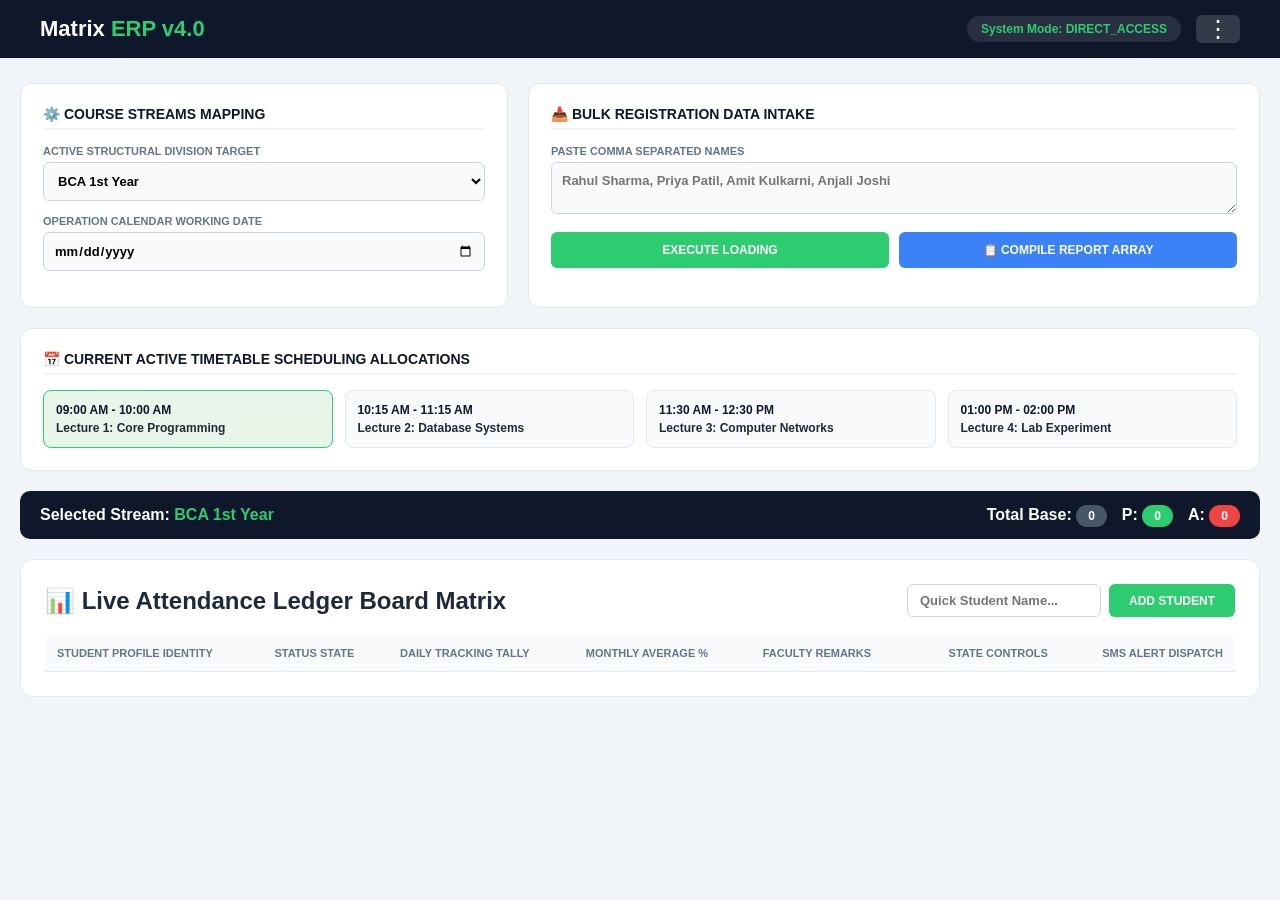
==== commit 5deb3aa0: "Update index.html" ====
--- a/index.html
+++ b/index.html
@@ -3,8 +3,7 @@
 <head>
     <meta charset="UTF-8">
     <meta name="viewport" content="width=device-width, initial-scale=1.0">
-    <title>Matrix Multi-Tenant Polyglot ERP System</title>
-    
+    <title>SRTMNU Attendance System</title>
     <style>
         :root {
             --primary: #2ecc71;
@@ -15,24 +14,311 @@
             --text-muted: #64748b;
             --danger: #ef4444;
             --accent: #3b82f6;
-            --warning: #f59e0b;
-        }
-
-        * { box-sizing: border-box; margin: 0; padding: 0; font-family: 'Segoe UI', Tahoma, Geneva, Verdana, sans-serif; }
-        body { background-color: #f1f5f9; color: var(--text-main); min-height: 100vh; display: flex; flex-direction: column; }
-
-        /* LOGIN SCREEN DESIGN */
-        #loginScreenContainer {
-            position: fixed; top: 0; left: 0; width: 100%; height: 100%;
-            background: linear-gradient(135deg, var(--dark-bg) 0%, #1e293b 60%, var(--primary) 100%);
-            display: flex; justify-content: center; align-items: center; z-index: 10000;
-        }
-        .login-matrix-box {
-            background: rgba(255, 255, 255, 0.98); padding: 40px; border-radius: 16px;
-            width: 100%; max-width: 450px; box-shadow: 0 25px 50px -12px rgba(0,0,0,0.5); text-align: center;
-        }
-        .login-matrix-box h2 { color: var(--dark-bg); font-size: 26px; margin-bottom: 5px; font-weight: 800; }
-        .login-matrix-box p { color: var(--text-muted); font-size: 13px; margin-bottom: 25px; }
-        
-        .input-wrapper { margin-bottom: 18px; text-align: left; }
-        .input-wrapper label { display: block; font-size: 11px; font-weight: 700; color: var(--dark-bg); margin-bottom: 6px; text-transform
+        }
+        * { box-sizing: border-box; margin: 0; padding: 0; font-family: 'Segoe UI', sans-serif; }
+        body { background-color: #f1f5f9; color: var(--text-main); min-height: 100vh; }
+        
+        .app-navbar { background: var(--dark-bg); color: white; padding: 15px 40px; display: flex; justify-content: space-between; align-items: center; }
+        .brand-logo { font-size: 22px; font-weight: 800; }
+        .teacher-badge { background: rgba(255,255,255,0.1); padding: 6px 14px; border-radius: 20px; font-size: 12px; font-weight: 600; color: var(--primary); }
+        
+        .dot-menu-trigger { font-size: 24px; cursor: pointer; padding: 0 10px; background: rgba(255,255,255,0.15); border-radius: 6px; position: relative; user-select: none; }
+        .dropdown-panel-box { display: none; position: absolute; right: 0; top: 40px; background: white; min-width: 250px; box-shadow: 0px 10px 30px rgba(0,0,0,0.2); border-radius: 10px; z-index: 999; border: 1px solid #e2e8f0; overflow: hidden; }
+        .dropdown-panel-box header { background: #f8fafc; padding: 10px 15px; font-size: 11px; font-weight: 700; color: var(--text-muted); text-transform: uppercase; }
+        .dropdown-panel-box a { color: var(--text-main); padding: 12px 15px; text-decoration: none; display: block; font-size: 13px; cursor: pointer; font-weight: 600; border-bottom: 1px solid #f1f5f9; text-align: left; }
+        .dropdown-panel-box a:hover { background-color: #f1f5f9; color: var(--accent); }
+        
+        .workspace-grid { max-width: 1400px; margin: 25px auto; padding: 0 20px; display: grid; gap: 20px; }
+        .panel-row-top { display: grid; grid-template-columns: 1fr 1.5fr; gap: 20px; }
+        .ui-card { background: var(--card-white); border-radius: 12px; padding: 22px; border: 1px solid #e2e8f0; }
+        .ui-card h3 { font-size: 14px; color: var(--dark-bg); text-transform: uppercase; margin-bottom: 15px; border-bottom: 2px solid #f1f5f9; padding-bottom: 6px; }
+        
+        .form-control-block { margin-bottom: 14px; }
+        .form-control-block label { display: block; font-size: 11px; font-weight: 700; color: var(--text-muted); margin-bottom: 5px; text-transform: uppercase; }
+        .form-control-block select, .form-control-block input, .form-control-block textarea { width: 100%; padding: 10px; border: 1px solid #cbd5e1; border-radius: 6px; font-size: 13px; font-weight: 600; outline: none; background: #f8fafc; }
+        
+        .btn-engine { width: 100%; background: var(--primary); color: white; border: none; padding: 11px; border-radius: 6px; cursor: pointer; font-weight: 700; text-transform: uppercase; font-size: 12px; }
+        .btn-engine.blue-variant { background: var(--accent); }
+        
+        .timetable-matrix-grid { display: grid; grid-template-columns: repeat(auto-fit, minmax(200px, 1fr)); gap: 12px; margin-top: 10px; }
+        .time-slot-node { background: #f8fafc; border: 1px solid #e2e8f0; border-radius: 8px; padding: 12px; font-size: 12px; font-weight: 600; }
+        .time-slot-node.active-lecture { border-color: var(--primary); background: #e8f5e9; }
+        .time-slot-node span { display: block; font-weight: 800; color: var(--dark-bg); margin-bottom: 4px; }
+        
+        .counter-matrix-strip { background-color: var(--dark-bg); color: white; border-radius: 10px; padding: 15px 20px; display: flex; justify-content: space-between; align-items: center; font-weight: 700; }
+        .badge-cluster { display: flex; gap: 15px; }
+        .counter-badge { padding: 4px 12px; border-radius: 12px; font-size: 12px; }
+        .counter-badge.tot { background: #475569; }
+        .counter-badge.prs { background: var(--primary); }
+        .counter-badge.abs { background: var(--danger); }
+        
+        .table-wrapper-slate { background: var(--card-white); border-radius: 12px; padding: 24px; border: 1px solid #e2e8f0; overflow-x: auto; }
+        .table-header-flex { display: flex; justify-content: space-between; align-items: center; margin-bottom: 18px; }
+        .register-sheet-table { width: 100%; border-collapse: collapse; }
+        .register-sheet-table th { padding: 12px; background: #f8fafc; color: var(--text-muted); font-size: 11px; font-weight: 700; text-transform: uppercase; border-bottom: 1px solid #e2e8f0; text-align: left; }
+        .register-sheet-table td { padding: 12px; border-bottom: 1px solid #f1f5f9; font-size: 13px; font-weight: 600; }
+        
+        .state-btn { border: none; padding: 6px 12px; border-radius: 4px; font-size: 11px; font-weight: 700; cursor: pointer; margin-right: 4px; font-weight: bold; }
+        .state-btn.p-btn { background: #e8f5e9; color: green; }
+        .state-btn.p-btn.active { background: var(--primary); color: white; }
+        .state-btn.a-btn { background: #ffebee; color: red; }
+        .state-btn.a-btn.active { background: var(--danger); color: white; }
+        .remark-field-input { padding: 6px; border: 1px solid #cbd5e1; border-radius: 4px; font-size: 12px; width: 130px; }
+        .broadcast-anchor-link { background: #e8f5e9; color: #2e7d32; border: 1px solid #c8e6c9; border-radius: 4px; padding: 5px 8px; font-size: 11px; font-weight: bold; text-decoration: none; }
+        .pill-lbl { padding: 4px 8px; border-radius: 4px; font-size: 11px; font-weight: 700; text-transform: uppercase; }
+        .pill-lbl.none { background: #e2e8f0; color: #475569; }
+        .pill-lbl.present { background: #dcfce7; color: #15803d; }
+        .pill-lbl.absent { background: #fee2e2; color: #b91c1c; }
+    </style>
+</head>
+<body>
+
+    <div id="dashboardMainContainer" style="display: block;">
+        <header class="app-navbar">
+            <div class="brand-logo">Matrix <span style="color:var(--primary)">ERP v4.0</span></div>
+            <div style="display: flex; align-items: center; gap: 15px; position: relative;">
+                <span class="teacher-badge">System Mode: DIRECT_ACCESS</span>
+                <div class="dot-menu-trigger" id="dotMenuDropdownId" onclick="toggleSettingsPanelStrip(event)">⋮
+                    <div class="dropdown-panel-box" id="settingsPanelWrapper">
+                        <header>Relational Pipeline Utilities</header>
+                        <a onclick="executeRosterMatrixPurge()">Clear Current Roster Sheet</a>
+                        <a onclick="injectBatchDatabaseDummyPool('BCA_1')">Inject BCA I Year Pool</a>
+                        <a onclick="injectBatchDatabaseDummyPool('BCA_2')">Inject BCA II Year Pool</a>
+                        <a onclick="injectBatchDatabaseDummyPool('BCA_3')">Inject BCA III Year Pool</a>
+                    </div>
+                </div>
+            </div>
+        </header>
+
+        <main class="workspace-grid">
+            <div class="panel-row-top">
+                <div class="ui-card">
+                    <h3>⚙️ Course Streams Mapping</h3>
+                    <div class="form-control-block">
+                        <label>Active Structural Division Target</label>
+                        <select id="streamAllocationSelector" onchange="synchronizeSystemStateRegistry()">
+                            <option value="BCA_1" selected>BCA 1st Year</option>
+                            <option value="BCA_2">BCA 2nd Year</option>
+                            <option value="BCA_3">BCA 3rd Year</option>
+                            <option value="BCS_1">BCS 1st Year</option>
+                            <option value="BCS_2">BCS 2nd Year</option>
+                            <option value="BCS_3">BCS 3rd Year</option>
+                        </select>
+                    </div>
+                    <div class="form-control-block">
+                        <label>Operation Calendar Working Date</label>
+                        <input type="date" id="calendarProcessingDate" onchange="synchronizeSystemStateRegistry()">
+                    </div>
+                </div>
+
+                <div class="ui-card">
+                    <h3>📥 Bulk Registration Data Intake</h3>
+                    <div class="form-control-block">
+                        <label>Paste Comma Separated Names</label>
+                        <textarea id="bulkDataInputRosterBlock" rows="2" placeholder="Rahul Sharma, Priya Patil, Amit Kulkarni, Anjali Joshi"></textarea>
+                    </div>
+                    <div style="display: grid; grid-template-columns: 1fr 1fr; gap: 10px;">
+                        <button type="button" class="btn-engine" onclick="processBulkStringArrayParsing()">Execute Loading</button>
+                        <button type="button" class="btn-engine blue-variant" onclick="triggerPythonReportCompilation()">📋 Compile Report Array</button>
+                    </div>
+                </div>
+            </div>
+
+            <div class="ui-card">
+                <h3>📅 Current Active Timetable Scheduling Allocations</h3>
+                <div class="timetable-matrix-grid">
+                    <div class="time-slot-node active-lecture"><span>09:00 AM - 10:00 AM</span>Lecture 1: Core Programming</div>
+                    <div class="time-slot-node"><span>10:15 AM - 11:15 AM</span>Lecture 2: Database Systems</div>
+                    <div class="time-slot-node"><span>11:30 AM - 12:30 PM</span>Lecture 3: Computer Networks</div>
+                    <div class="time-slot-node"><span>01:00 PM - 02:00 PM</span>Lecture 4: Lab Experiment</div>
+                </div>
+            </div>
+
+            <div class="counter-matrix-strip">
+                <div>Selected Stream: <span id="bannerActiveStreamText" style="color:var(--primary)">BCA 1st Year</span></div>
+                <div class="badge-cluster">
+                    <div>Total Base: <span class="counter-badge tot" id="boxTotalCountTally">0</span></div>
+                    <div>P: <span class="counter-badge prs" id="boxPresentCountTally">0</span></div>
+                    <div>A: <span class="counter-badge abs" id="boxAbsentCountTally">0</span></div>
+                </div>
+            </div>
+
+            <div class="table-wrapper-slate">
+                <div class="table-header-flex">
+                    <h2>📊 Live Attendance Ledger Board Matrix</h2>
+                    <div style="display: flex; gap: 8px;">
+                        <input type="text" id="singleNodeProfileNameInput" placeholder="Quick Student Name..." style="padding: 8px 12px; border: 1px solid #cbd5e1; border-radius: 6px; outline: none; font-size: 13px; font-weight: 600;">
+                        <button type="button" class="btn-engine" style="width: auto; padding: 0 20px;" onclick="executeSingleProfileInjection()">Add Student</button>
+                    </div>
+                </div>
+                
+                <table class="register-sheet-table">
+                    <thead>
+                        <tr>
+                            <th>Student Profile Identity</th>
+                            <th>Status State</th>
+                            <th>Daily Tracking Tally</th>
+                            <th>Monthly Average %</th>
+                            <th>Faculty Remarks</th>
+                            <th style="text-align: right;">State Controls</th>
+                            <th style="text-align: right;">SMS Alert Dispatch</th>
+                        </tr>
+                    </thead>
+                    <tbody id="primaryRegisterViewTableBody"></tbody>
+                </table>
+            </div>
+        </main>
+    </div>
+
+    <script>
+        document.getElementById("calendarProcessingDate").value = new Date().toISOString().split('T')[0];
+
+        window.addEventListener("DOMContentLoaded", function() {
+            injectBatchDatabaseDummyPool("BCA_1");
+            window.addEventListener("click", function(e) {
+                if (!e.target.matches('#dotMenuDropdownId')) {
+                    document.getElementById("settingsPanelWrapper").style.display = "none";
+                }
+            });
+        });
+
+        function toggleSettingsPanelStrip(e) {
+            e.stopPropagation();
+            var targetWrapper = document.getElementById("settingsPanelWrapper");
+            targetWrapper.style.display = (targetWrapper.style.display === "block") ? "none" : "block";
+        }
+
+        function fetchRosterPoolArray(streamId) {
+            var dataObj = JSON.parse(localStorage.getItem("matrix_clean_roster")) || {};
+            return dataObj[streamId] || [];
+        }
+
+        function commitRosterPoolArray(streamId, poolArray) {
+            var dataObj = JSON.parse(localStorage.getItem("matrix_clean_roster")) || {};
+            dataObj[streamId] = poolArray;
+            localStorage.setItem("matrix_clean_roster", JSON.stringify(dataObj));
+        }
+
+        function fetchDailyAttendanceLogMap(streamId, dateStr) {
+            var dataObj = JSON.parse(localStorage.getItem("matrix_clean_attendance")) || {};
+            return dataObj[streamId + "_" + dateStr] || {};
+        }
+
+        function commitDailyAttendanceLogMap(streamId, dateStr, logsMap) {
+            var dataObj = JSON.parse(localStorage.getItem("matrix_clean_attendance")) || {};
+            dataObj[streamId + "_" + dateStr] = logsMap;
+            localStorage.setItem("matrix_clean_attendance", JSON.stringify(dataObj));
+        }
+
+        function fetchDailyRemarksLogMap(streamId, dateStr) {
+            var dataObj = JSON.parse(localStorage.getItem("matrix_clean_remarks")) || {};
+            return dataObj[streamId + "_" + dateStr] || {};
+        }
+
+        function commitDailyRemarksLogMap(streamId, dateStr, remarksMap) {
+            var dataObj = JSON.parse(localStorage.getItem("matrix_clean_remarks")) || {};
+            dataObj[streamId + "_" + dateStr] = remarksMap;
+            localStorage.setItem("matrix_clean_remarks", JSON.stringify(dataObj));
+        }
+
+        function executeSingleProfileInjection() {
+            var el = document.getElementById("singleNodeProfileNameInput");
+            var name = el.value.trim();
+            if(!name) return;
+            var activeStream = document.getElementById("streamAllocationSelector").value;
+            var pool = fetchRosterPoolArray(activeStream);
+            pool.push({ id: "uid_" + Date.now(), name: name });
+            commitRosterPoolArray(activeStream, pool);
+            el.value = "";
+            synchronizeSystemStateRegistry();
+        }
+
+        function processBulkStringArrayParsing() {
+            var area = document.getElementById("bulkDataInputRosterBlock");
+            if(!area.value.trim()) return;
+            var activeStream = document.getElementById("streamAllocationSelector").value;
+            var pool = fetchRosterPoolArray(activeStream);
+            area.value.split(",").forEach(function(item) {
+                if(item.trim()) pool.push({ id: "uid_" + Date.now() + Math.random(), name: item.trim() });
+            });
+            commitRosterPoolArray(activeStream, pool);
+            area.value = "";
+            synchronizeSystemStateRegistry();
+        }
+
+        function synchronizeSystemStateRegistry() {
+            var activeStream = document.getElementById("streamAllocationSelector").value;
+            var activeDate = document.getElementById("calendarProcessingDate").value;
+            var students = fetchRosterPoolArray(activeStream);
+            var logs = fetchDailyAttendanceLogMap(activeStream, activeDate);
+            var remarks = fetchDailyRemarksLogMap(activeStream, activeDate);
+
+            document.getElementById("bannerActiveStreamText").innerText = document.getElementById("streamAllocationSelector").options[document.getElementById("streamAllocationSelector").selectedIndex].text;
+            document.getElementById("boxTotalCountTally").innerText = students.length;
+
+            var p = 0, a = 0;
+            students.forEach(function(s) {
+                if(logs[s.id] === "Present") p++;
+                if(logs[s.id] === "Absent") a++;
+            });
+            document.getElementById("boxPresentCountTally").innerText = p;
+            document.getElementById("boxAbsentCountTally").innerText = a;
+
+            var tbody = document.getElementById("primaryRegisterViewTableBody");
+            tbody.innerHTML = "";
+
+            if(students.length === 0) {
+                tbody.innerHTML = '<tr><td colspan="7" style="text-align:center; padding:30px; color:var(--text-muted);">⚠️ List Empty. Top-right three-dots menu se student batch ko inject karein.</td></tr>';
+                return;
+            }
+
+            students.forEach(function(s) {
+                var status = logs[s.id] || "None";
+                var rem = remarks[s.id] || "";
+                var pill = status === "Present" ? "present" : (status === "Absent" ? "absent" : "none");
+                
+                var msg = status === "Present" ? `Dear Parent, your ward ${s.name} is PRESENT today.` : `URGENT: ${s.name} is ABSENT today. Remark: ${rem || 'No Info'}`;
+                var waUrl = "https://api.whatsapp.com/send?text=" + encodeURIComponent(msg);
+
+                var tr = document.createElement("tr");
+                tr.innerHTML = `<td><strong>${s.name}</strong></td>` +
+                    `<td><span class="pill-lbl ${pill}">${status}</span></td>` +
+                    `<td>4/4 Lectures</td>` +
+                    `<td><strong style="color:var(--accent);">86%</strong></td>` +
+                    `<td><input type="text" class="remark-field-input" placeholder="Remark..." value="${rem}" onchange="commitRemark('${s.id}', this.value)"></td>` +
+                    `<td style="text-align:right;">` +
+                        `<button class="state-btn p-btn ${status==='Present'?'active':''}" onclick="commitStatus('${s.id}', 'Present')">P</button>` +
+                        `<button class="state-btn a-btn ${status==='Absent'?'active':''}" onclick="commitStatus('${s.id}', 'Absent')">A</button>` +
+                    `</td>` +
+                    `<td style="text-align:right;">${status!=='None'?`<a href="${waUrl}" target="_blank" class="broadcast-anchor-link">💬 Parent SMS</a>`:'-'}</td>`;
+                tbody.appendChild(tr);
+            });
+        }
+
+        window.commitStatus = function(id, val) {
+            var activeStream = document.getElementById("streamAllocationSelector").value;
+            var activeDate = document.getElementById("calendarProcessingDate").value;
+            var logs = fetchDailyAttendanceLogMap(activeStream, activeDate);
+            logs[id] = val;
+            commitDailyAttendanceLogMap(activeStream, activeDate, logs);
+            synchronizeSystemStateRegistry();
+        };
+
+        window.commitRemark = function(id, val) {
+            var activeStream = document.getElementById("streamAllocationSelector").value;
+            var activeDate = document.getElementById("calendarProcessingDate").value;
+            var remarks = fetchDailyRemarksLogMap(activeStream, activeDate);
+            remarks[id] = val;
+            commitDailyRemarksLogMap(activeStream, activeDate, remarks);
+            synchronizeSystemStateRegistry();
+        };
+
+        window.executeRosterMatrixPurge = function() {
+            var activeStream = document.getElementById("streamAllocationSelector").value;
+            commitRosterPoolArray(activeStream, []);
+            synchronizeSystemStateRegistry();
+            document.getElementById("settingsPanelWrapper").style.display = "none";
+        };
+
+        window.injectBatchDatabaseDummyPool = function(id) {
+            var dummy = [{id:"d1",name:"Rahul Sharma"}, {id:"d2",name:"Priya Patil"}, {id:"d3",name:"Amit Kulkarni"},
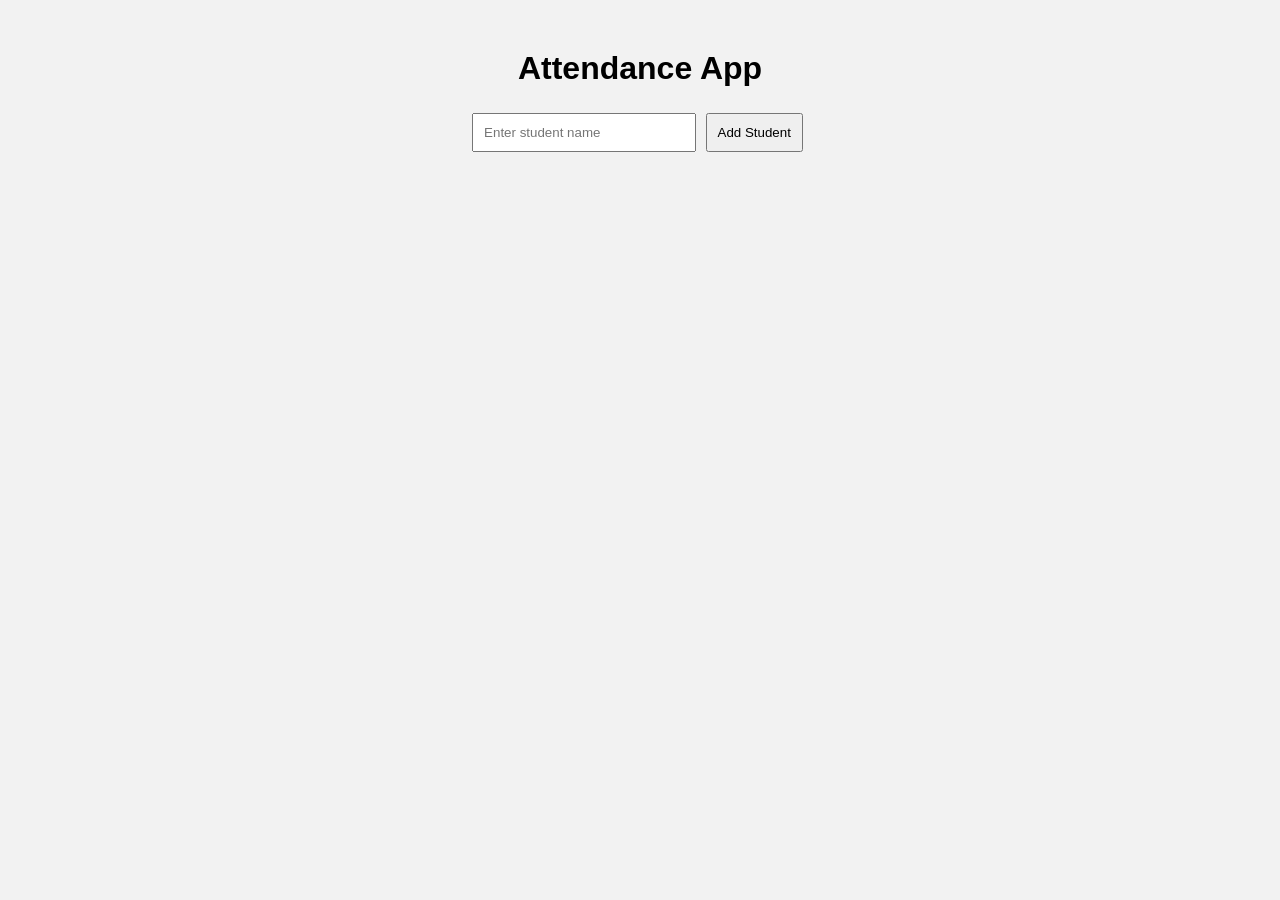
==== commit 185bf72e: "Add files via upload" ====
--- a/index.html
+++ b/index.html
@@ -1,324 +1,21 @@
-<!DOCTYPE html>
-<html lang="en">
-<head>
-    <meta charset="UTF-8">
-    <meta name="viewport" content="width=device-width, initial-scale=1.0">
-    <title>SRTMNU Attendance System</title>
-    <style>
-        :root {
-            --primary: #2ecc71;
-            --primary-dark: #27ae60;
-            --dark-bg: #0f172a;
-            --card-white: #ffffff;
-            --text-main: #1e293b;
-            --text-muted: #64748b;
-            --danger: #ef4444;
-            --accent: #3b82f6;
-        }
-        * { box-sizing: border-box; margin: 0; padding: 0; font-family: 'Segoe UI', sans-serif; }
-        body { background-color: #f1f5f9; color: var(--text-main); min-height: 100vh; }
-        
-        .app-navbar { background: var(--dark-bg); color: white; padding: 15px 40px; display: flex; justify-content: space-between; align-items: center; }
-        .brand-logo { font-size: 22px; font-weight: 800; }
-        .teacher-badge { background: rgba(255,255,255,0.1); padding: 6px 14px; border-radius: 20px; font-size: 12px; font-weight: 600; color: var(--primary); }
-        
-        .dot-menu-trigger { font-size: 24px; cursor: pointer; padding: 0 10px; background: rgba(255,255,255,0.15); border-radius: 6px; position: relative; user-select: none; }
-        .dropdown-panel-box { display: none; position: absolute; right: 0; top: 40px; background: white; min-width: 250px; box-shadow: 0px 10px 30px rgba(0,0,0,0.2); border-radius: 10px; z-index: 999; border: 1px solid #e2e8f0; overflow: hidden; }
-        .dropdown-panel-box header { background: #f8fafc; padding: 10px 15px; font-size: 11px; font-weight: 700; color: var(--text-muted); text-transform: uppercase; }
-        .dropdown-panel-box a { color: var(--text-main); padding: 12px 15px; text-decoration: none; display: block; font-size: 13px; cursor: pointer; font-weight: 600; border-bottom: 1px solid #f1f5f9; text-align: left; }
-        .dropdown-panel-box a:hover { background-color: #f1f5f9; color: var(--accent); }
-        
-        .workspace-grid { max-width: 1400px; margin: 25px auto; padding: 0 20px; display: grid; gap: 20px; }
-        .panel-row-top { display: grid; grid-template-columns: 1fr 1.5fr; gap: 20px; }
-        .ui-card { background: var(--card-white); border-radius: 12px; padding: 22px; border: 1px solid #e2e8f0; }
-        .ui-card h3 { font-size: 14px; color: var(--dark-bg); text-transform: uppercase; margin-bottom: 15px; border-bottom: 2px solid #f1f5f9; padding-bottom: 6px; }
-        
-        .form-control-block { margin-bottom: 14px; }
-        .form-control-block label { display: block; font-size: 11px; font-weight: 700; color: var(--text-muted); margin-bottom: 5px; text-transform: uppercase; }
-        .form-control-block select, .form-control-block input, .form-control-block textarea { width: 100%; padding: 10px; border: 1px solid #cbd5e1; border-radius: 6px; font-size: 13px; font-weight: 600; outline: none; background: #f8fafc; }
-        
-        .btn-engine { width: 100%; background: var(--primary); color: white; border: none; padding: 11px; border-radius: 6px; cursor: pointer; font-weight: 700; text-transform: uppercase; font-size: 12px; }
-        .btn-engine.blue-variant { background: var(--accent); }
-        
-        .timetable-matrix-grid { display: grid; grid-template-columns: repeat(auto-fit, minmax(200px, 1fr)); gap: 12px; margin-top: 10px; }
-        .time-slot-node { background: #f8fafc; border: 1px solid #e2e8f0; border-radius: 8px; padding: 12px; font-size: 12px; font-weight: 600; }
-        .time-slot-node.active-lecture { border-color: var(--primary); background: #e8f5e9; }
-        .time-slot-node span { display: block; font-weight: 800; color: var(--dark-bg); margin-bottom: 4px; }
-        
-        .counter-matrix-strip { background-color: var(--dark-bg); color: white; border-radius: 10px; padding: 15px 20px; display: flex; justify-content: space-between; align-items: center; font-weight: 700; }
-        .badge-cluster { display: flex; gap: 15px; }
-        .counter-badge { padding: 4px 12px; border-radius: 12px; font-size: 12px; }
-        .counter-badge.tot { background: #475569; }
-        .counter-badge.prs { background: var(--primary); }
-        .counter-badge.abs { background: var(--danger); }
-        
-        .table-wrapper-slate { background: var(--card-white); border-radius: 12px; padding: 24px; border: 1px solid #e2e8f0; overflow-x: auto; }
-        .table-header-flex { display: flex; justify-content: space-between; align-items: center; margin-bottom: 18px; }
-        .register-sheet-table { width: 100%; border-collapse: collapse; }
-        .register-sheet-table th { padding: 12px; background: #f8fafc; color: var(--text-muted); font-size: 11px; font-weight: 700; text-transform: uppercase; border-bottom: 1px solid #e2e8f0; text-align: left; }
-        .register-sheet-table td { padding: 12px; border-bottom: 1px solid #f1f5f9; font-size: 13px; font-weight: 600; }
-        
-        .state-btn { border: none; padding: 6px 12px; border-radius: 4px; font-size: 11px; font-weight: 700; cursor: pointer; margin-right: 4px; font-weight: bold; }
-        .state-btn.p-btn { background: #e8f5e9; color: green; }
-        .state-btn.p-btn.active { background: var(--primary); color: white; }
-        .state-btn.a-btn { background: #ffebee; color: red; }
-        .state-btn.a-btn.active { background: var(--danger); color: white; }
-        .remark-field-input { padding: 6px; border: 1px solid #cbd5e1; border-radius: 4px; font-size: 12px; width: 130px; }
-        .broadcast-anchor-link { background: #e8f5e9; color: #2e7d32; border: 1px solid #c8e6c9; border-radius: 4px; padding: 5px 8px; font-size: 11px; font-weight: bold; text-decoration: none; }
-        .pill-lbl { padding: 4px 8px; border-radius: 4px; font-size: 11px; font-weight: 700; text-transform: uppercase; }
-        .pill-lbl.none { background: #e2e8f0; color: #475569; }
-        .pill-lbl.present { background: #dcfce7; color: #15803d; }
-        .pill-lbl.absent { background: #fee2e2; color: #b91c1c; }
-    </style>
-</head>
-<body>
-
-    <div id="dashboardMainContainer" style="display: block;">
-        <header class="app-navbar">
-            <div class="brand-logo">Matrix <span style="color:var(--primary)">ERP v4.0</span></div>
-            <div style="display: flex; align-items: center; gap: 15px; position: relative;">
-                <span class="teacher-badge">System Mode: DIRECT_ACCESS</span>
-                <div class="dot-menu-trigger" id="dotMenuDropdownId" onclick="toggleSettingsPanelStrip(event)">⋮
-                    <div class="dropdown-panel-box" id="settingsPanelWrapper">
-                        <header>Relational Pipeline Utilities</header>
-                        <a onclick="executeRosterMatrixPurge()">Clear Current Roster Sheet</a>
-                        <a onclick="injectBatchDatabaseDummyPool('BCA_1')">Inject BCA I Year Pool</a>
-                        <a onclick="injectBatchDatabaseDummyPool('BCA_2')">Inject BCA II Year Pool</a>
-                        <a onclick="injectBatchDatabaseDummyPool('BCA_3')">Inject BCA III Year Pool</a>
-                    </div>
-                </div>
-            </div>
-        </header>
-
-        <main class="workspace-grid">
-            <div class="panel-row-top">
-                <div class="ui-card">
-                    <h3>⚙️ Course Streams Mapping</h3>
-                    <div class="form-control-block">
-                        <label>Active Structural Division Target</label>
-                        <select id="streamAllocationSelector" onchange="synchronizeSystemStateRegistry()">
-                            <option value="BCA_1" selected>BCA 1st Year</option>
-                            <option value="BCA_2">BCA 2nd Year</option>
-                            <option value="BCA_3">BCA 3rd Year</option>
-                            <option value="BCS_1">BCS 1st Year</option>
-                            <option value="BCS_2">BCS 2nd Year</option>
-                            <option value="BCS_3">BCS 3rd Year</option>
-                        </select>
-                    </div>
-                    <div class="form-control-block">
-                        <label>Operation Calendar Working Date</label>
-                        <input type="date" id="calendarProcessingDate" onchange="synchronizeSystemStateRegistry()">
-                    </div>
-                </div>
-
-                <div class="ui-card">
-                    <h3>📥 Bulk Registration Data Intake</h3>
-                    <div class="form-control-block">
-                        <label>Paste Comma Separated Names</label>
-                        <textarea id="bulkDataInputRosterBlock" rows="2" placeholder="Rahul Sharma, Priya Patil, Amit Kulkarni, Anjali Joshi"></textarea>
-                    </div>
-                    <div style="display: grid; grid-template-columns: 1fr 1fr; gap: 10px;">
-                        <button type="button" class="btn-engine" onclick="processBulkStringArrayParsing()">Execute Loading</button>
-                        <button type="button" class="btn-engine blue-variant" onclick="triggerPythonReportCompilation()">📋 Compile Report Array</button>
-                    </div>
-                </div>
-            </div>
-
-            <div class="ui-card">
-                <h3>📅 Current Active Timetable Scheduling Allocations</h3>
-                <div class="timetable-matrix-grid">
-                    <div class="time-slot-node active-lecture"><span>09:00 AM - 10:00 AM</span>Lecture 1: Core Programming</div>
-                    <div class="time-slot-node"><span>10:15 AM - 11:15 AM</span>Lecture 2: Database Systems</div>
-                    <div class="time-slot-node"><span>11:30 AM - 12:30 PM</span>Lecture 3: Computer Networks</div>
-                    <div class="time-slot-node"><span>01:00 PM - 02:00 PM</span>Lecture 4: Lab Experiment</div>
-                </div>
-            </div>
-
-            <div class="counter-matrix-strip">
-                <div>Selected Stream: <span id="bannerActiveStreamText" style="color:var(--primary)">BCA 1st Year</span></div>
-                <div class="badge-cluster">
-                    <div>Total Base: <span class="counter-badge tot" id="boxTotalCountTally">0</span></div>
-                    <div>P: <span class="counter-badge prs" id="boxPresentCountTally">0</span></div>
-                    <div>A: <span class="counter-badge abs" id="boxAbsentCountTally">0</span></div>
-                </div>
-            </div>
-
-            <div class="table-wrapper-slate">
-                <div class="table-header-flex">
-                    <h2>📊 Live Attendance Ledger Board Matrix</h2>
-                    <div style="display: flex; gap: 8px;">
-                        <input type="text" id="singleNodeProfileNameInput" placeholder="Quick Student Name..." style="padding: 8px 12px; border: 1px solid #cbd5e1; border-radius: 6px; outline: none; font-size: 13px; font-weight: 600;">
-                        <button type="button" class="btn-engine" style="width: auto; padding: 0 20px;" onclick="executeSingleProfileInjection()">Add Student</button>
-                    </div>
-                </div>
-                
-                <table class="register-sheet-table">
-                    <thead>
-                        <tr>
-                            <th>Student Profile Identity</th>
-                            <th>Status State</th>
-                            <th>Daily Tracking Tally</th>
-                            <th>Monthly Average %</th>
-                            <th>Faculty Remarks</th>
-                            <th style="text-align: right;">State Controls</th>
-                            <th style="text-align: right;">SMS Alert Dispatch</th>
-                        </tr>
-                    </thead>
-                    <tbody id="primaryRegisterViewTableBody"></tbody>
-                </table>
-            </div>
-        </main>
-    </div>
-
-    <script>
-        document.getElementById("calendarProcessingDate").value = new Date().toISOString().split('T')[0];
-
-        window.addEventListener("DOMContentLoaded", function() {
-            injectBatchDatabaseDummyPool("BCA_1");
-            window.addEventListener("click", function(e) {
-                if (!e.target.matches('#dotMenuDropdownId')) {
-                    document.getElementById("settingsPanelWrapper").style.display = "none";
-                }
-            });
-        });
-
-        function toggleSettingsPanelStrip(e) {
-            e.stopPropagation();
-            var targetWrapper = document.getElementById("settingsPanelWrapper");
-            targetWrapper.style.display = (targetWrapper.style.display === "block") ? "none" : "block";
-        }
-
-        function fetchRosterPoolArray(streamId) {
-            var dataObj = JSON.parse(localStorage.getItem("matrix_clean_roster")) || {};
-            return dataObj[streamId] || [];
-        }
-
-        function commitRosterPoolArray(streamId, poolArray) {
-            var dataObj = JSON.parse(localStorage.getItem("matrix_clean_roster")) || {};
-            dataObj[streamId] = poolArray;
-            localStorage.setItem("matrix_clean_roster", JSON.stringify(dataObj));
-        }
-
-        function fetchDailyAttendanceLogMap(streamId, dateStr) {
-            var dataObj = JSON.parse(localStorage.getItem("matrix_clean_attendance")) || {};
-            return dataObj[streamId + "_" + dateStr] || {};
-        }
-
-        function commitDailyAttendanceLogMap(streamId, dateStr, logsMap) {
-            var dataObj = JSON.parse(localStorage.getItem("matrix_clean_attendance")) || {};
-            dataObj[streamId + "_" + dateStr] = logsMap;
-            localStorage.setItem("matrix_clean_attendance", JSON.stringify(dataObj));
-        }
-
-        function fetchDailyRemarksLogMap(streamId, dateStr) {
-            var dataObj = JSON.parse(localStorage.getItem("matrix_clean_remarks")) || {};
-            return dataObj[streamId + "_" + dateStr] || {};
-        }
-
-        function commitDailyRemarksLogMap(streamId, dateStr, remarksMap) {
-            var dataObj = JSON.parse(localStorage.getItem("matrix_clean_remarks")) || {};
-            dataObj[streamId + "_" + dateStr] = remarksMap;
-            localStorage.setItem("matrix_clean_remarks", JSON.stringify(dataObj));
-        }
-
-        function executeSingleProfileInjection() {
-            var el = document.getElementById("singleNodeProfileNameInput");
-            var name = el.value.trim();
-            if(!name) return;
-            var activeStream = document.getElementById("streamAllocationSelector").value;
-            var pool = fetchRosterPoolArray(activeStream);
-            pool.push({ id: "uid_" + Date.now(), name: name });
-            commitRosterPoolArray(activeStream, pool);
-            el.value = "";
-            synchronizeSystemStateRegistry();
-        }
-
-        function processBulkStringArrayParsing() {
-            var area = document.getElementById("bulkDataInputRosterBlock");
-            if(!area.value.trim()) return;
-            var activeStream = document.getElementById("streamAllocationSelector").value;
-            var pool = fetchRosterPoolArray(activeStream);
-            area.value.split(",").forEach(function(item) {
-                if(item.trim()) pool.push({ id: "uid_" + Date.now() + Math.random(), name: item.trim() });
-            });
-            commitRosterPoolArray(activeStream, pool);
-            area.value = "";
-            synchronizeSystemStateRegistry();
-        }
-
-        function synchronizeSystemStateRegistry() {
-            var activeStream = document.getElementById("streamAllocationSelector").value;
-            var activeDate = document.getElementById("calendarProcessingDate").value;
-            var students = fetchRosterPoolArray(activeStream);
-            var logs = fetchDailyAttendanceLogMap(activeStream, activeDate);
-            var remarks = fetchDailyRemarksLogMap(activeStream, activeDate);
-
-            document.getElementById("bannerActiveStreamText").innerText = document.getElementById("streamAllocationSelector").options[document.getElementById("streamAllocationSelector").selectedIndex].text;
-            document.getElementById("boxTotalCountTally").innerText = students.length;
-
-            var p = 0, a = 0;
-            students.forEach(function(s) {
-                if(logs[s.id] === "Present") p++;
-                if(logs[s.id] === "Absent") a++;
-            });
-            document.getElementById("boxPresentCountTally").innerText = p;
-            document.getElementById("boxAbsentCountTally").innerText = a;
-
-            var tbody = document.getElementById("primaryRegisterViewTableBody");
-            tbody.innerHTML = "";
-
-            if(students.length === 0) {
-                tbody.innerHTML = '<tr><td colspan="7" style="text-align:center; padding:30px; color:var(--text-muted);">⚠️ List Empty. Top-right three-dots menu se student batch ko inject karein.</td></tr>';
-                return;
-            }
-
-            students.forEach(function(s) {
-                var status = logs[s.id] || "None";
-                var rem = remarks[s.id] || "";
-                var pill = status === "Present" ? "present" : (status === "Absent" ? "absent" : "none");
-                
-                var msg = status === "Present" ? `Dear Parent, your ward ${s.name} is PRESENT today.` : `URGENT: ${s.name} is ABSENT today. Remark: ${rem || 'No Info'}`;
-                var waUrl = "https://api.whatsapp.com/send?text=" + encodeURIComponent(msg);
-
-                var tr = document.createElement("tr");
-                tr.innerHTML = `<td><strong>${s.name}</strong></td>` +
-                    `<td><span class="pill-lbl ${pill}">${status}</span></td>` +
-                    `<td>4/4 Lectures</td>` +
-                    `<td><strong style="color:var(--accent);">86%</strong></td>` +
-                    `<td><input type="text" class="remark-field-input" placeholder="Remark..." value="${rem}" onchange="commitRemark('${s.id}', this.value)"></td>` +
-                    `<td style="text-align:right;">` +
-                        `<button class="state-btn p-btn ${status==='Present'?'active':''}" onclick="commitStatus('${s.id}', 'Present')">P</button>` +
-                        `<button class="state-btn a-btn ${status==='Absent'?'active':''}" onclick="commitStatus('${s.id}', 'Absent')">A</button>` +
-                    `</td>` +
-                    `<td style="text-align:right;">${status!=='None'?`<a href="${waUrl}" target="_blank" class="broadcast-anchor-link">💬 Parent SMS</a>`:'-'}</td>`;
-                tbody.appendChild(tr);
-            });
-        }
-
-        window.commitStatus = function(id, val) {
-            var activeStream = document.getElementById("streamAllocationSelector").value;
-            var activeDate = document.getElementById("calendarProcessingDate").value;
-            var logs = fetchDailyAttendanceLogMap(activeStream, activeDate);
-            logs[id] = val;
-            commitDailyAttendanceLogMap(activeStream, activeDate, logs);
-            synchronizeSystemStateRegistry();
-        };
-
-        window.commitRemark = function(id, val) {
-            var activeStream = document.getElementById("streamAllocationSelector").value;
-            var activeDate = document.getElementById("calendarProcessingDate").value;
-            var remarks = fetchDailyRemarksLogMap(activeStream, activeDate);
-            remarks[id] = val;
-            commitDailyRemarksLogMap(activeStream, activeDate, remarks);
-            synchronizeSystemStateRegistry();
-        };
-
-        window.executeRosterMatrixPurge = function() {
-            var activeStream = document.getElementById("streamAllocationSelector").value;
-            commitRosterPoolArray(activeStream, []);
-            synchronizeSystemStateRegistry();
-            document.getElementById("settingsPanelWrapper").style.display = "none";
-        };
-
-        window.injectBatchDatabaseDummyPool = function(id) {
-            var dummy = [{id:"d1",name:"Rahul Sharma"}, {id:"d2",name:"Priya Patil"}, {id:"d3",name:"Amit Kulkarni"},
+<!DOCTYPE html>
+<html lang="en">
+<head>
+  <meta charset="UTF-8">
+  <title>Attendance App</title>
+  <link rel="stylesheet" href="style.css">
+</head>
+<body>
+
+  <div class="container">
+    <h1>Attendance App</h1>
+
+    <input type="text" id="nameInput" placeholder="Enter student name">
+    <button onclick="addStudent()">Add Student</button>
+
+    <ul id="studentList"></ul>
+  </div>
+
+  <script src="script.js"></script>
+</body>
+</html>
--- a/style.css
+++ b/style.css
@@ -0,0 +1,35 @@
+body {
+  font-family: Arial;
+  background: #f2f2f2;
+  text-align: center;
+}
+
+.container {
+  margin-top: 50px;
+}
+
+input {
+  padding: 10px;
+  width: 200px;
+}
+
+button {
+  padding: 10px;
+  margin: 5px;
+  cursor: pointer;
+}
+
+ul {
+  list-style: none;
+  padding: 0;
+}
+
+li {
+  background: white;
+  margin: 10px auto;
+  padding: 10px;
+  width: 300px;
+  display: flex;
+  justify-content: space-between;
+  align-items: center;
+}
